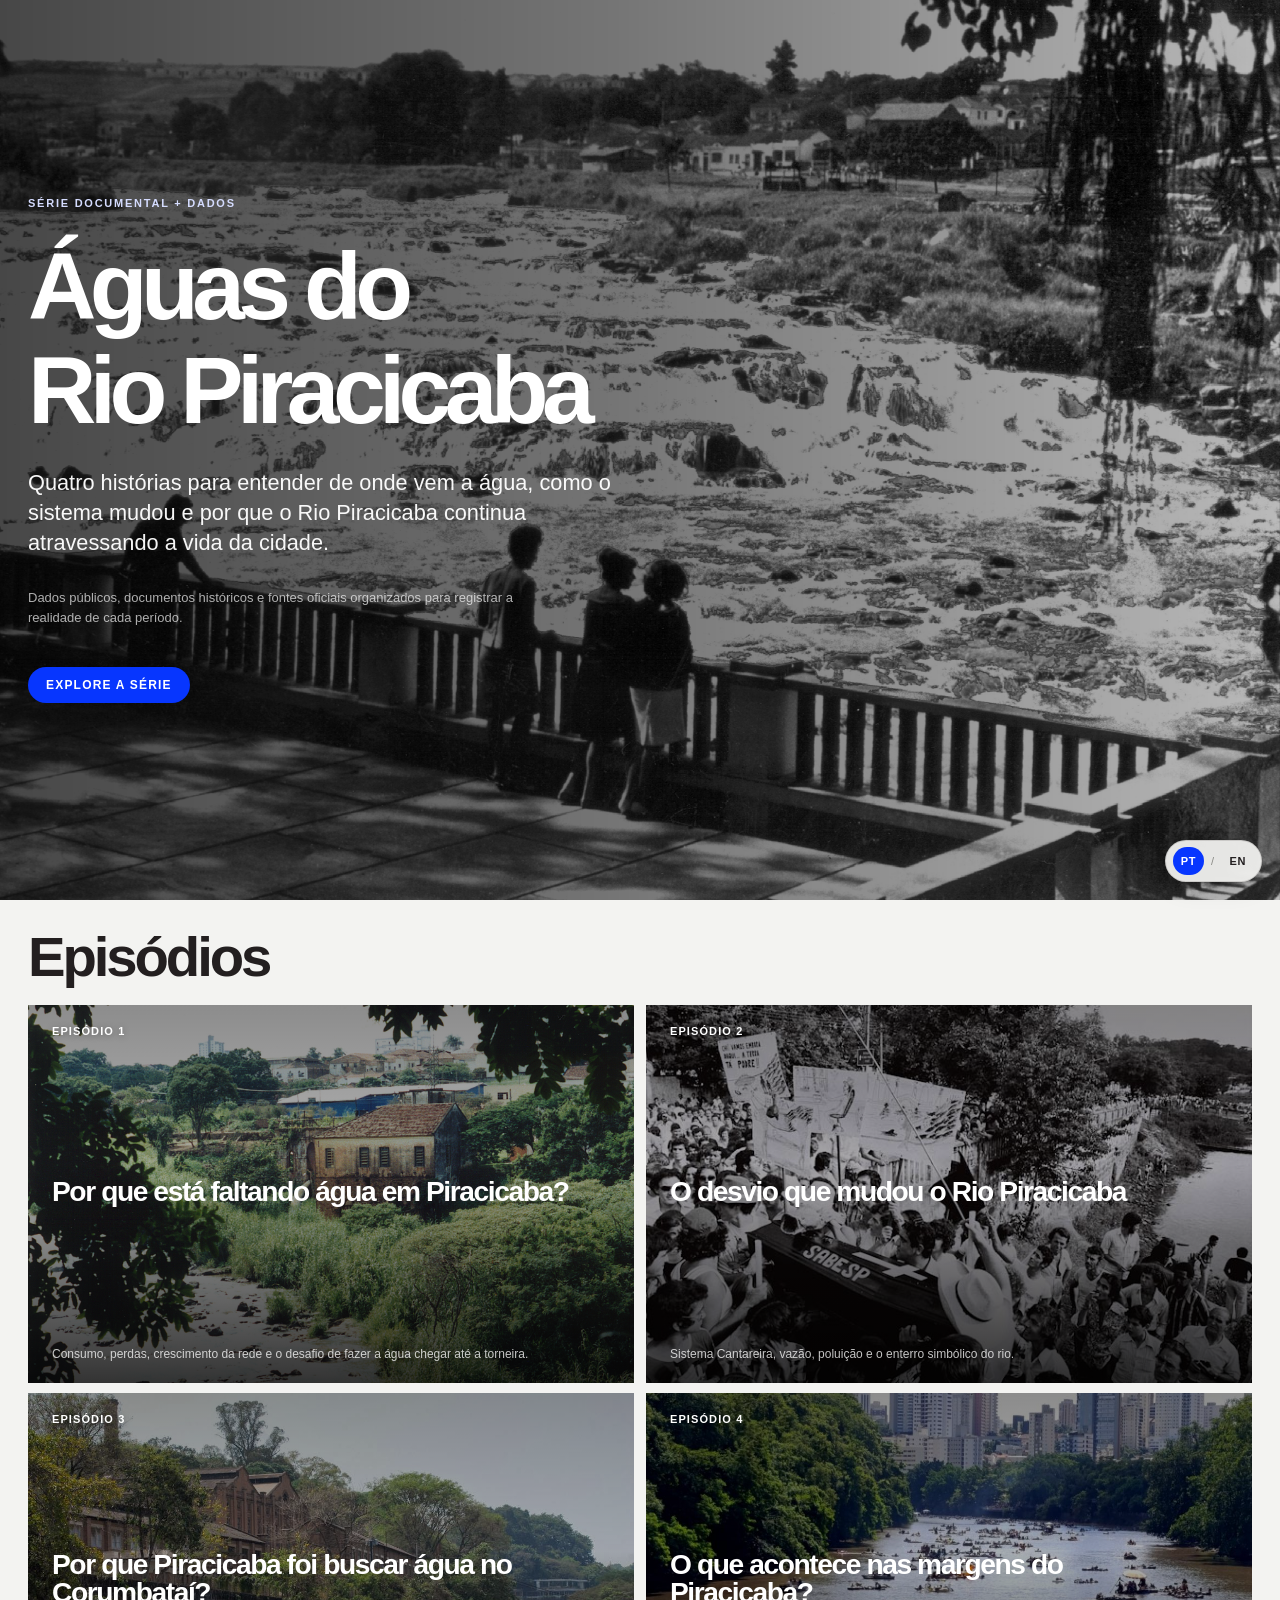
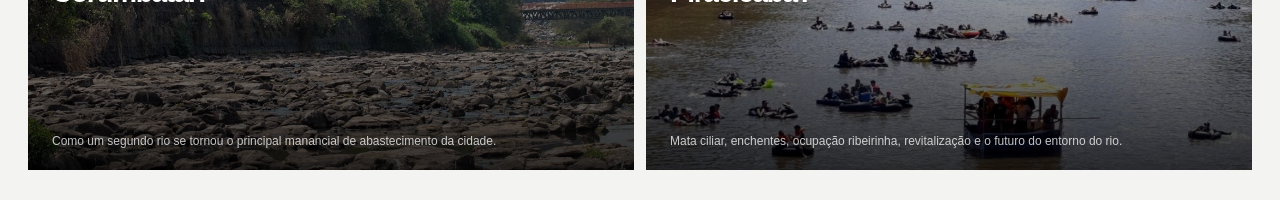
==== index.html @ a1570c5d "Move seletor de idioma e preserva posição ao alternar PT EN" ====
<!doctype html>
<html lang="pt-BR">
<head>
  <meta charset="utf-8" />
  <meta name="viewport" content="width=device-width,initial-scale=1" />
  <meta name="description" content="Águas do Rio Piracicaba — uma série de histórias em dados sobre abastecimento, rios e infraestrutura." />
  <meta name="theme-color" content="#151515" />
  <title>Águas do Rio Piracicaba</title>
  <link rel="icon" href="data:image/svg+xml,%3Csvg xmlns=%22http://www.w3.org/2000/svg%22 viewBox=%220 0 100 100%22%3E%3Ctext y=%22.9em%22 font-size=%2290%22%3E%F0%9F%92%A7%3C/text%3E%3C/svg%3E" />  <link rel="stylesheet" href="assets/site/css/series.css?v=20261002-language-header" />
<style>
.explore-series{
  display:inline-flex!important;
  align-items:center;
  gap:10px;
  width:max-content;
  margin-top:10px;
  padding:12px 18px;
  border:0;
  border-radius:999px;
  background:#0736FE!important;
  color:#fff!important;
  text-decoration:none!important;
  font:600 12px/1 Helvetica,Arial,sans-serif;
  letter-spacing:.10em;
  text-transform:uppercase;
  position:relative;
  z-index:4;
}
.explore-series span{color:#fff!important;font-size:16px;line-height:1}
.explore-series:hover{opacity:.9;transform:translateY(-1px)}
</style>

  <link rel="stylesheet" href="assets/site/css/page-transition.css?v=20261002-return-composited" />


<style>
/* Evita o hero piscar antes de o retorno ser posicionado em Episódios. */
html.home-episodes-return body.series-home{
  visibility:hidden!important;
}
@media(max-width:850px){
  html.mobile-home-reset body.series-home{
    visibility:hidden!important;
  }
}
</style>
<script>
(() => {
  try{
    if(window.self !== window.top) return;

    const params=new URLSearchParams(location.search);
    const returning=params.get("adrReturn")==="episodes";
    const mobile=window.matchMedia("(max-width:850px)").matches;

    if("scrollRestoration" in history){
      history.scrollRestoration="manual";
    }

    if(returning){
      document.documentElement.classList.add("home-episodes-return");
    }else if(mobile){
      document.documentElement.classList.add("mobile-home-reset");
      if(location.hash){
        history.replaceState(null,"",location.pathname+location.search);
      }
    }
  }catch(_){}
})();
</script>
  <link rel="alternate" hreflang="pt-BR" href="index.html" />
  <link rel="alternate" hreflang="en" href="index-en.html" />
  <script src="assets/site/js/language-switch.js?v=20261002-state"></script>
</head>
<body class="series-home">
  <main>
    <section class="home-hero" aria-labelledby="project-title">
      <img class="home-hero-image" src="assets/site/home/hero-rio-piracicaba.jpg" alt="" />
      <div class="home-hero-overlay" aria-hidden="true"></div>

      <div class="home-hero-content">
        <p class="home-kicker">Série documental + dados</p>

        <h1 id="project-title">
          <span>Águas do</span>
          <span class="title-line">Rio Piracicaba</span>
        </h1>

        <p class="home-lead">Quatro histórias para entender de onde vem a água, como o sistema mudou e por que o Rio Piracicaba continua atravessando a vida da cidade.</p>

        <p class="home-support">Dados públicos, documentos históricos e fontes oficiais organizados para registrar a realidade de cada período.</p>

        <a class="explore-series" href="#episodios">Explore a série </a>
      </div>
    </section>

    <section class="episodes-section" id="episodios" aria-labelledby="episodes-title">
      <div class="episodes-shell">
        <div class="episodes-heading">          <h2 id="episodes-title">Episódios</h2>
        </div>

        <nav class="home-episodes" aria-label="Episódios da série">
          <a class="home-episode has-image" href="episodio-1.html">
            <img class="home-episode-image" src="assets/site/cards/ep01-falta-de-agua.jpg" alt="" />
            <div class="home-episode-meta"><span>Episódio 1</span></div>
            <h3>Por que está faltando água em Piracicaba?</h3>
            <p>Consumo, perdas, crescimento da rede e o desafio de fazer a água chegar até a torneira.</p>
          </a>

          <a class="home-episode has-image" href="episodio-2.html">
            <img class="home-episode-image" src="assets/site/cards/ep02-enterro-rio-piracicaba.jpg" alt="" />
            <div class="home-episode-meta"><span>Episódio 2</span></div>
            <h3>O desvio que mudou o Rio Piracicaba</h3>
            <p>Sistema Cantareira, vazão, poluição e o enterro simbólico do rio.</p>
          </a>

          <a class="home-episode has-image" href="episodio-3.html">
            <img class="home-episode-image" src="assets/site/cards/ep03-corumbatai-rio-seco.jpg" alt="" />
            <div class="home-episode-meta"><span>Episódio 3</span></div>
            <h3>Por que Piracicaba foi buscar água no Corumbataí?</h3>
            <p>Como um segundo rio se tornou o principal manancial de abastecimento da cidade.</p>
          </a>

          <a class="home-episode has-image" href="episodio-4.html">
            <img class="home-episode-image" src="assets/site/cards/ep04-passeio-boia-rio-piracicaba.jpg" alt="" />
            <div class="home-episode-meta"><span>Episódio 4</span></div>
            <h3>O que acontece nas margens do Piracicaba?</h3>
            <p>Mata ciliar, enchentes, ocupação ribeirinha, revitalização e o futuro do entorno do rio.</p>
          </a>
        </nav>
      </div>
    </section>
  </main>
  <script src="assets/site/js/home.js?v=20260929-0812" defer></script>
  <script src="assets/site/js/page-transition.js?v=20261002-bilingual2"></script>
  <nav class="language-switch" aria-label="Idioma"><strong>PT</strong><span aria-hidden="true">/</span><a href="index-en.html" data-language-link>EN</a></nav>
</body>
</html>
---- assets/site/css/series.css ----
:root{
  --bg:#f3f3f1;--ink:#171717;--muted:#696a66;--line:#d6d6d0;--blue:#0736fe;--dark:#231f20;--shell:min(1220px,calc(100vw - 48px));
}
*{box-sizing:border-box}
html{scroll-behavior:smooth}
body{margin:0;background:var(--bg);color:var(--ink);font-family:Helvetica,Arial,sans-serif}
a{color:inherit}
.series-shell{width:var(--shell);margin:0 auto}
.series-header{height:68px;display:flex;align-items:center;justify-content:space-between;border-bottom:1px solid var(--line);position:sticky;top:0;background:rgba(243,243,241,.92);backdrop-filter:blur(18px);z-index:10}
.series-header a{text-decoration:none;font-size:14px}
.series-header .series-name{font-weight:700}
.series-header .series-meta{color:var(--muted)}
.kicker{text-transform:uppercase;letter-spacing:.14em;font-size:12px;font-weight:700;color:var(--blue);margin:0 0 22px}

/* Home */
.series-home{min-height:100vh;background:#151515;color:#fff;overflow-x:hidden}
.home-cover{position:relative;min-height:100vh;overflow:hidden;isolation:isolate}
.home-cover-photo{position:absolute;inset:0;z-index:-3}
.home-cover-photo img{display:block;width:100%;height:100%;min-height:100vh;object-fit:cover;object-position:center center}
.home-cover-overlay{position:absolute;inset:0;z-index:-2;background:linear-gradient(90deg,rgba(0,0,0,.72) 0%,rgba(0,0,0,.58) 44%,rgba(0,0,0,.62) 100%)}
.home-cover::after{content:"";position:absolute;inset:0;z-index:-1;background:linear-gradient(180deg,rgba(0,0,0,.18) 0%,rgba(0,0,0,.05) 42%,rgba(0,0,0,.32) 100%);pointer-events:none}
.home-header{position:absolute;top:0;left:0;right:0;height:72px;padding:0 max(28px,calc((100vw - 1320px)/2));display:flex;align-items:center;justify-content:space-between;z-index:4;border-bottom:1px solid rgba(255,255,255,.2);color:rgba(255,255,255,.8)}
.home-header a{font-size:14px;font-weight:700;text-decoration:none;color:#fff}
.home-header span{font-size:13px}
.home-layout{width:min(1320px,calc(100vw - 56px));min-height:100vh;margin:0 auto;padding:42px 0;display:grid;grid-template-columns:minmax(0,.92fr) minmax(520px,1.08fr);gap:clamp(48px,7vw,110px);align-items:center}
.home-project{align-self:center;display:flex;flex-direction:column;justify-content:center;gap:38px;padding:0}
.home-kicker{margin:0;text-transform:uppercase;letter-spacing:.16em;font-size:11px;font-weight:700;color:#cfd7ff}
.home-project h1{margin:0;max-width:680px;font-size:clamp(64px,8.6vw,132px);line-height:1;letter-spacing:-.075em;font-weight:700}
.home-description{max-width:570px;padding-top:0}
.home-description p{margin:0;font-size:clamp(19px,1.55vw,23px);line-height:1.38;color:rgba(255,255,255,.94);font-weight:500}
.home-description p:last-child{font-size:14px;color:rgba(255,255,255,.62);max-width:500px}
.home-episodes{display:grid;grid-template-columns:1fr 1fr;gap:12px;align-self:center}
.home-episode{position:relative;min-height:260px;padding:22px;display:grid;grid-template-rows:auto 1fr auto;text-decoration:none;color:#fff;border:1px solid rgba(255,255,255,.3);background:rgba(0,0,0,.18);backdrop-filter:blur(8px);transition:background .22s ease,border-color .22s ease,transform .22s ease}
.home-episode:hover{background:rgba(7,54,254,.86);border-color:rgba(255,255,255,.58);transform:translateY(-3px)}
.home-episode-meta{display:flex;justify-content:flex-start;align-items:center;font-size:11px;letter-spacing:.1em;text-transform:uppercase;color:rgba(255,255,255,.72)}
.home-episode h2{align-self:center;margin:0;padding:18px 0;max-width:470px;font-size:clamp(25px,2.15vw,36px);line-height:.98;letter-spacing:-.05em}
.home-episode p{margin:0;padding-right:28px;font-size:12px;line-height:1.42;color:rgba(255,255,255,.68)}

/* Episode shells */
.episode-page{min-height:100vh}
.episode-nav{height:68px;display:flex;align-items:center;justify-content:space-between;border-bottom:1px solid var(--line)}
.episode-nav a{text-decoration:none;font-size:14px}
.episode-cover{padding:100px 0 80px}
.episode-cover .episode-index{display:flex;justify-content:space-between;margin-bottom:45px;color:var(--muted);font-size:13px}
.episode-cover h1{font-size:clamp(58px,9vw,125px);line-height:.88;letter-spacing:-.07em;margin:0;max-width:1100px}
.episode-cover .lead{font-size:clamp(21px,2.3vw,31px);line-height:1.3;max-width:820px;margin:48px 0 0}
.episode-outline{background:var(--dark);color:#fff;padding:90px 0}
.episode-outline h2{font-size:clamp(40px,5vw,70px);letter-spacing:-.05em;line-height:1;margin:0 0 55px}
.outline-grid{display:grid;grid-template-columns:repeat(2,1fr);gap:1px;background:#4a4748;border:1px solid #4a4748}
.outline-grid article{background:var(--dark);padding:28px;min-height:190px}
.outline-grid span{font-size:12px;color:#999}
.outline-grid h3{font-size:29px;letter-spacing:-.035em;margin:35px 0 8px}
.outline-grid p{color:#aaa;line-height:1.5;margin:0}
.episode-placeholder{padding:100px 0}
.episode-placeholder .box{border-top:1px solid var(--line);padding-top:26px;display:grid;grid-template-columns:1fr 1fr;gap:55px}
.episode-placeholder h2{font-size:clamp(38px,5vw,65px);letter-spacing:-.05em;margin:0}
.episode-placeholder p{color:var(--muted);font-size:18px;line-height:1.55;margin:0}
.next-episode{display:flex;justify-content:space-between;align-items:end;text-decoration:none;border-top:1px solid var(--line);padding:28px 0 70px}
.next-episode small{display:block;color:var(--muted);margin-bottom:8px}
.next-episode strong{font-size:30px;letter-spacing:-.04em}
.next-episode b{font-size:42px;font-weight:400}


@media(max-width:900px){
  :root{--shell:calc(100vw - 28px)}
  .home-header{padding:0 20px}
  .home-header span{display:none}
  .home-layout{width:calc(100vw - 32px);padding:38px 0;grid-template-columns:1fr;gap:34px;align-items:center}
  .home-project{min-height:auto;gap:34px;padding:0}
  .home-project h1{font-size:clamp(58px,16vw,94px)}
  .home-description{max-width:680px}
  .home-episodes{grid-template-columns:1fr 1fr;gap:8px}
  .home-episode{min-height:225px}
  .outline-grid{grid-template-columns:1fr}
  .episode-cover{padding:70px 0 60px}
  .episode-cover h1{font-size:15vw}
  .series-footer{flex-direction:column;gap:7px}
}
@media(max-width:600px){
  .home-cover{min-height:auto}
  .home-cover-photo img{min-height:100%;object-position:center center}
  .home-layout{min-height:auto;padding:32px 0}
  .home-episodes{grid-template-columns:1fr}
  .home-episode{min-height:190px}
  .home-project h1{font-size:17vw}
  .home-description p{font-size:17px}
  .home-episode h2{font-size:29px}
}
@media(prefers-reduced-motion:reduce){*{transition:none!important}}


.home-project{align-self:center;display:grid;grid-template-rows:auto auto auto auto;gap:32px;padding:0}
.home-project h1{margin:0;max-width:none;font-size:clamp(58px,6.15vw,108px);line-height:1;letter-spacing:-.07em;font-weight:700}
.home-project h1 span{display:block}
.home-project .title-line{white-space:nowrap;margin-top:.10em}
.home-lead{margin:0;max-width:570px;font-size:clamp(19px,1.55vw,23px);line-height:1.38;color:rgba(255,255,255,.94);font-weight:500}
.home-support{margin:0;max-width:500px;font-size:13px;line-height:1.5;color:rgba(255,255,255,.62);font-weight:400}
@media(max-width:900px){
  .home-project{gap:28px}
  .home-project h1{font-size:clamp(54px,13vw,88px)}
  .home-project .title-line{white-space:nowrap;margin-top:.10em}
}
@media(max-width:600px){
  .home-project{gap:24px}
  .home-project h1{font-size:16vw}
  .home-lead{font-size:17px}
}


@media(max-width:600px){
  .home-layout{width:calc(100vw - 32px)}
  .home-project{gap:22px}
  .home-kicker{font-size:10.5px}
  .home-project h1{font-size:12.2vw;line-height:1.03;letter-spacing:-.055em}
  .home-project .title-line{white-space:nowrap;margin-top:.12em}
  .home-lead{font-size:16px;line-height:1.42}
  .home-support{font-size:12.5px;line-height:1.5}
  .home-episode{padding:18px;min-height:185px}
  .home-episode-meta{font-size:10px}
  .home-episode h2{font-size:25px;line-height:1.03;padding:14px 0}
  .home-episode p{font-size:11.5px;line-height:1.4;padding-right:0}
}


/* Home sem imagem de fundo + imagens editoriais nos cards */
.home-cover{background:#151515}
.home-cover-photo,.home-cover-overlay{display:none}
.home-cover:after{display:none}
.home-episode{overflow:hidden;isolation:isolate}
.home-episode-image{position:absolute;inset:0;width:100%;height:100%;object-fit:cover;z-index:-2;transition:transform .35s ease}
.home-episode.has-image{background:#111}
.home-episode.has-image:after{content:"";position:absolute;inset:0;z-index:-1;background:linear-gradient(180deg,rgba(0,0,0,.48) 0%,rgba(0,0,0,.32) 42%,rgba(0,0,0,.78) 100%);pointer-events:none}
.home-episode.has-image:hover{background:#111;border-color:rgba(255,255,255,.58)}
.home-episode.has-image:hover .home-episode-image{transform:scale(1.025)}
.home-episode.has-image .home-episode-meta,
.home-episode.has-image h2,
.home-episode.has-image p{position:relative;z-index:1}
@media(max-width:600px){
  .home-episode-image{object-position:center center}
}


/* Home 2026-09-28: hero + episódios abaixo */
.series-home{margin:0;background:#151515;color:#fff;overflow-x:hidden}
.home-hero{position:relative;min-height:100svh;display:flex;align-items:center;overflow:hidden;isolation:isolate}
.home-hero-image{position:absolute;inset:0;width:100%;height:100%;object-fit:cover;object-position:center center;z-index:-2}
.home-hero-overlay{position:absolute;inset:0;z-index:-1;background:linear-gradient(90deg,rgba(0,0,0,.72) 0%,rgba(0,0,0,.54) 48%,rgba(0,0,0,.27) 100%)}
.home-hero-content{width:min(1320px,calc(100vw - 56px));margin:0 auto;padding:64px 0;display:grid;gap:30px}
.home-kicker{margin:0;text-transform:uppercase;letter-spacing:.16em;font-size:11px;font-weight:700;color:#d5dcff}
.home-hero h1{margin:0;max-width:850px;font-size:clamp(68px,7.4vw,118px);line-height:1;letter-spacing:-.07em;font-weight:700}
.home-hero h1 span{display:block}
.home-hero .title-line{white-space:nowrap;margin-top:.1em}
.home-lead{margin:0;max-width:620px;font-size:clamp(20px,1.7vw,25px);line-height:1.38;font-weight:500;color:rgba(255,255,255,.96)}
.home-support{margin:0;max-width:520px;font-size:13px;line-height:1.5;color:rgba(255,255,255,.68)}

.episodes-section{background:#151515;padding:86px 0 96px}
.episodes-shell{width:min(1320px,calc(100vw - 56px));margin:0 auto}
.episodes-heading{display:flex;align-items:end;justify-content:space-between;gap:32px;margin-bottom:34px}
.episodes-kicker{margin:0 0 8px;text-transform:uppercase;letter-spacing:.15em;font-size:11px;font-weight:700;color:rgba(255,255,255,.58)}
.episodes-heading h2{margin:0;font-size:clamp(44px,5vw,72px);line-height:.95;letter-spacing:-.055em}

.home-episodes{display:grid;grid-template-columns:repeat(2,minmax(0,1fr));gap:12px}
.home-episode{position:relative;min-height:330px;padding:24px;display:grid;grid-template-rows:auto 1fr auto;text-decoration:none;color:#fff;border:1px solid rgba(255,255,255,.22);background:#222;overflow:hidden;isolation:isolate;transition:transform .22s ease,border-color .22s ease,background .22s ease}
.home-episode:hover{transform:translateY(-3px);border-color:rgba(255,255,255,.55);background:#0736fe}
.home-episode-image{position:absolute;inset:0;width:100%;height:100%;object-fit:cover;z-index:-2;transition:transform .35s ease}
.home-episode.has-image{background:#111}
.home-episode.has-image:after{content:"";position:absolute;inset:0;z-index:-1;background:linear-gradient(180deg,rgba(0,0,0,.45) 0%,rgba(0,0,0,.30) 42%,rgba(0,0,0,.80) 100%);pointer-events:none}
.home-episode.has-image:hover{background:#111}
.home-episode.has-image:hover .home-episode-image{transform:scale(1.025)}
.home-episode-meta{font-size:11px;letter-spacing:.1em;text-transform:uppercase;color:rgba(255,255,255,.72)}
.home-episode h3{align-self:center;margin:0;padding:22px 0;max-width:540px;font-size:clamp(30px,2.6vw,43px);line-height:1;letter-spacing:-.05em}
.home-episode p{margin:0;max-width:520px;font-size:13px;line-height:1.45;color:rgba(255,255,255,.70)}

@media(max-width:900px){
  .home-hero-content,.episodes-shell{width:calc(100vw - 32px)}
  .home-hero-content{padding:48px 0;gap:26px}
  .home-hero h1{font-size:clamp(56px,12vw,92px)}
  .episodes-section{padding:64px 0 72px}
  .home-episode{min-height:280px}
}
@media(max-width:600px){
  .home-hero{min-height:100svh}
  .home-hero-image{object-position:center center}
  .home-hero-overlay{background:linear-gradient(180deg,rgba(0,0,0,.48) 0%,rgba(0,0,0,.62) 58%,rgba(0,0,0,.76) 100%)}
  .home-hero-content{width:calc(100vw - 32px);gap:22px;padding:40px 0}
  .home-kicker{font-size:10px}
  .home-hero h1{font-size:12.6vw;line-height:1.04;letter-spacing:-.055em}
  .home-hero .title-line{white-space:nowrap;margin-top:.12em}
  .home-lead{font-size:16px;line-height:1.42}
  .home-support{font-size:12.5px}
  .episodes-shell{width:calc(100vw - 32px)}
  .episodes-heading{margin-bottom:24px}
  .episodes-heading h2{font-size:44px}
  .home-episodes{grid-template-columns:1fr;gap:10px}
  .home-episode{min-height:230px;padding:18px}
  .home-episode-meta{font-size:10px}
  .home-episode h3{font-size:26px;line-height:1.03;padding:16px 0}
  .home-episode p{font-size:11.5px;line-height:1.42}
}


/* Hero fixo: a seção de episódios sobe sobre a imagem */
.home-hero{position:relative;z-index:0;isolation:auto}
.home-hero-image{
  position:fixed;
  inset:0;
  width:100vw;
  height:100svh;
  object-fit:cover;
  object-position:center center;
  z-index:0;
  pointer-events:none;
}
.home-hero-overlay{
  position:fixed;
  inset:0;
  z-index:1;
  pointer-events:none;
  background:linear-gradient(90deg,rgba(0,0,0,.72) 0%,rgba(0,0,0,.54) 48%,rgba(0,0,0,.27) 100%);
}
.home-hero-content{position:relative;z-index:2}
.episodes-section{position:relative;z-index:3;background:#151515}
.explore-series{
  width:max-content;
  display:inline-flex;
  align-items:center;
  gap:10px;
  margin-top:8px;
  color:#fff;
  background:#0736FE;
  text-decoration:none;
  font-size:12px;
  font-weight:600;
  letter-spacing:.12em;
  text-transform:uppercase;
  border:0;
  border-radius:999px;
  padding:11px 16px;
  transition:transform .2s ease,opacity .2s ease;
}
.explore-series:hover{
  opacity:.9;
  transform:translateY(-1px);
}
.explore-series span{
  font-size:16px;
  line-height:1;
}
#episodios{scroll-margin-top:0}

@media(max-width:600px){
  .home-hero-image{height:100svh;object-position:center center}
  .home-hero-overlay{
    background:linear-gradient(180deg,rgba(0,0,0,.48) 0%,rgba(0,0,0,.62) 58%,rgba(0,0,0,.76) 100%);
  }
  .explore-series{font-size:11px;margin-top:4px}
}


/* Fit desktop episode grid within one viewport */
@media(min-width:901px){
  .episodes-section{
    min-height:100svh;
    padding:30px 0;
    display:flex;
    align-items:stretch;
  }
  .episodes-shell{
    min-height:calc(100svh - 60px);
    display:grid;
    grid-template-rows:auto minmax(0,1fr);
    gap:22px;
  }
  .episodes-heading{
    margin-bottom:0;
    align-items:end;
  }
  .episodes-heading h2{
    font-size:clamp(52px,4.4vw,68px);
  }
  .home-episodes{
    min-height:0;
    height:100%;
    grid-template-rows:repeat(2,minmax(0,1fr));
    gap:10px 12px;
  }
  .home-episode{
    min-height:0;
    height:100%;
    padding:20px 24px;
  }
  .home-episode h3{
    font-size:clamp(27px,2.2vw,38px);
    padding:14px 0;
  }
  .home-episode p{
    font-size:12px;
    line-height:1.4;
  }
}


/* Light portfolio palette for episode section */
.episodes-section{
  background:#F3F3F1;
  color:#231F20;
}
.episodes-kicker{
  color:rgba(35,31,32,.55);
}
.episodes-heading h2{
  color:#231F20;
}
.home-episode{
  color:#231F20;
  border-color:rgba(35,31,32,.20);
  background:#E9E9E5;
}
.home-episode .home-episode-meta{
  color:rgba(35,31,32,.58);
}
.home-episode p{
  color:rgba(35,31,32,.66);
}
.home-episode:hover{
  color:#fff;
  background:#0736FE;
  border-color:#0736FE;
}
.home-episode:hover .home-episode-meta,
.home-episode:hover p{
  color:rgba(255,255,255,.82);
}
.home-episode.has-image{
  color:#fff;
  background:#111;
  border-color:rgba(35,31,32,.22);
}
.home-episode.has-image .home-episode-meta{
  color:#fff;
  font-weight:700;
  text-shadow:0 1px 6px rgba(0,0,0,.35);
}
.home-episode.has-image p{
  color:rgba(255,255,255,.76);
}

/* Episode heading alignment */
.episodes-heading{
  justify-content:flex-start;
  text-align:left;
}

/* Remove episode card borders */
.home-episode,
.home-episode.has-image,
.home-episode:hover,
.home-episode.has-image:hover{
  border:none!important;
  outline:none!important;
}

/* Episode 2 — hero aligned with Episode 1 */
.episode-page.episode-2 .episode-cover{
  position:relative;
  width:100%;
  max-width:none;
  margin:0;
  height:calc(100svh - 68px);
  min-height:calc(100svh - 68px);
  max-height:calc(100svh - 68px);
  padding:48px max(20px,calc((100vw - 1220px)/2)) 34px;
  display:flex;
  flex-direction:column;
  justify-content:center;
  color:#fff;
  background:
    linear-gradient(90deg,rgba(0,0,0,.72) 0%,rgba(0,0,0,.52) 52%,rgba(0,0,0,.30) 100%),
    url("../episodes/episodio-2/hero/peixes-mortos-rio-piracicaba.jpg") center center/cover no-repeat;
}
.episode-page.episode-2 .episode-cover h1{
  max-width:900px;
  margin:0 0 30px;
  font-size:clamp(68px,7.4vw,118px);
  line-height:1;
  letter-spacing:-.05em;
}
.episode-page.episode-2 .episode-cover .lead{
  max-width:620px;
  margin:0;
  font-size:clamp(20px,1.7vw,25px);
  line-height:1.42;
  letter-spacing:-.015em;
  color:rgba(255,255,255,.95);
}
.episode-page.episode-2 .episode-scroll-cue{
  width:max-content;
  margin-top:28px;
  padding:12px 18px;
  display:inline-flex;
  align-items:center;
  gap:10px;
  justify-content:flex-start;
  border:0;
  border-radius:999px;
  background:#0736FE;
  color:#fff;
  font-size:12px;
  font-weight:700;
  line-height:1;
  letter-spacing:.10em;
  text-decoration:none;
  transition:transform .2s ease,opacity .2s ease;
}
.episode-page.episode-2 .episode-scroll-cue:hover{
  opacity:.9;
  transform:translateY(-1px);
}
.episode-page.episode-2 .episode-scroll-cue b{
  font-size:16px;
  line-height:1;
}
.episode-page.episode-2 #estrutura{
  scroll-margin-top:68px;
}
@media(max-width:900px){
  .episode-page.episode-2 .episode-cover{
    height:calc(100svh - 68px);
    min-height:calc(100svh - 68px);
    max-height:none;
    padding:34px 14px 28px;
    background:
      linear-gradient(180deg,rgba(0,0,0,.48) 0%,rgba(0,0,0,.64) 58%,rgba(0,0,0,.78) 100%),
      url("../episodes/episodio-2/hero/peixes-mortos-rio-piracicaba.jpg") center center/cover no-repeat;
  }
  .episode-page.episode-2 .episode-cover h1{
    max-width:760px;
    margin-bottom:24px;
    font-size:clamp(54px,13vw,88px);
    line-height:1.02;
    letter-spacing:-.045em;
  }
  .episode-page.episode-2 .episode-cover .lead{
    max-width:650px;
    font-size:17px;
    line-height:1.42;
  }
  .episode-page.episode-2 .episode-scroll-cue{
    margin-top:24px;
  }
}
@media(max-width:520px){
  .episode-page.episode-2 .episode-cover{
    min-height:calc(100svh - 68px);
    height:auto;
  }
  .episode-page.episode-2 .episode-cover h1{
    font-size:12.6vw;
    line-height:1.04;
    letter-spacing:-.04em;
  }
  .episode-page.episode-2 .episode-cover .lead{
    font-size:16px;
  }
}


/* Episode 3 — hero aligned with Episode 2 */
.episode-page.episode-3 .episode-cover{
  position:relative;
  width:100%;
  max-width:none;
  margin:0;
  height:calc(100svh - 68px);
  min-height:calc(100svh - 68px);
  max-height:calc(100svh - 68px);
  padding:48px max(20px,calc((100vw - 1220px)/2)) 34px;
  display:flex;
  flex-direction:column;
  justify-content:center;
  color:#fff;
  background:#151515;
}
.episode-page.episode-3 .episode-cover h1{
  max-width:900px;
  margin:0 0 30px;
  font-size:clamp(68px,7.4vw,118px);
  line-height:1;
  letter-spacing:-.05em;
}
.episode-page.episode-3 .episode-cover .lead{
  max-width:620px;
  margin:0;
  font-size:clamp(20px,1.7vw,25px);
  line-height:1.42;
  letter-spacing:-.015em;
  color:rgba(255,255,255,.95);
}
.episode-page.episode-3 .episode-scroll-cue{
  width:max-content;
  margin-top:28px;
  padding:12px 18px;
  display:inline-flex;
  align-items:center;
  gap:10px;
  justify-content:flex-start;
  border:0;
  border-radius:999px;
  background:#0736FE;
  color:#fff;
  font-size:12px;
  font-weight:700;
  line-height:1;
  letter-spacing:.10em;
  text-decoration:none;
  transition:transform .2s ease,opacity .2s ease;
}
.episode-page.episode-3 .episode-scroll-cue:hover{
  opacity:.9;
  transform:translateY(-1px);
}
.episode-page.episode-3 .episode-scroll-cue b{
  font-size:16px;
  line-height:1;
}
.episode-page.episode-3 #estrutura{
  scroll-margin-top:68px;
}
@media(max-width:900px){
  .episode-page.episode-3 .episode-cover{
    height:calc(100svh - 68px);
    min-height:calc(100svh - 68px);
    max-height:none;
    padding:34px 14px 28px;
    background:#151515;
  }
  .episode-page.episode-3 .episode-cover h1{
    max-width:760px;
    margin-bottom:24px;
    font-size:clamp(54px,13vw,88px);
    line-height:1.02;
    letter-spacing:-.045em;
  }
  .episode-page.episode-3 .episode-cover .lead{
    max-width:650px;
    font-size:17px;
    line-height:1.42;
  }
  .episode-page.episode-3 .episode-scroll-cue{
    margin-top:24px;
  }
}
@media(max-width:520px){
  .episode-page.episode-3 .episode-cover{
    min-height:calc(100svh - 68px);
    height:auto;
  }
  .episode-page.episode-3 .episode-cover h1{
    font-size:12.6vw;
    line-height:1.04;
    letter-spacing:-.04em;
  }
  .episode-page.episode-3 .episode-cover .lead{
    font-size:16px;
  }
}


/* Episode 4 — hero aligned with previous episodes */
.episode-page.episode-4 .episode-cover{
  position:relative;
  width:100%;
  max-width:none;
  margin:0;
  height:calc(100svh - 68px);
  min-height:calc(100svh - 68px);
  max-height:calc(100svh - 68px);
  padding:48px max(20px,calc((100vw - 1220px)/2)) 34px;
  display:flex;
  flex-direction:column;
  justify-content:center;
  color:#fff;
  background:#151515;
}
.episode-page.episode-4 .episode-cover h1{
  max-width:900px;
  margin:0 0 30px;
  font-size:clamp(68px,7.4vw,118px);
  line-height:1;
  letter-spacing:-.05em;
}
.episode-page.episode-4 .episode-cover .lead{
  max-width:620px;
  margin:0;
  font-size:clamp(20px,1.7vw,25px);
  line-height:1.42;
  letter-spacing:-.015em;
  color:rgba(255,255,255,.95);
}
.episode-page.episode-4 .episode-scroll-cue{
  width:max-content;
  margin-top:28px;
  padding:12px 18px;
  display:inline-flex;
  align-items:center;
  gap:10px;
  justify-content:flex-start;
  border:0;
  border-radius:999px;
  background:#0736FE;
  color:#fff;
  font-size:12px;
  font-weight:700;
  line-height:1;
  letter-spacing:.10em;
  text-decoration:none;
  transition:transform .2s ease,opacity .2s ease;
}
.episode-page.episode-4 .episode-scroll-cue:hover{
  opacity:.9;
  transform:translateY(-1px);
}
.episode-page.episode-4 .episode-scroll-cue b{
  font-size:16px;
  line-height:1;
}
.episode-page.episode-4 #estrutura{
  scroll-margin-top:68px;
}
@media(max-width:900px){
  .episode-page.episode-4 .episode-cover{
    height:calc(100svh - 68px);
    min-height:calc(100svh - 68px);
    max-height:none;
    padding:34px 14px 28px;
    background:#151515;
  }
  .episode-page.episode-4 .episode-cover h1{
    max-width:760px;
    margin-bottom:24px;
    font-size:clamp(54px,13vw,88px);
    line-height:1.02;
    letter-spacing:-.045em;
  }
  .episode-page.episode-4 .episode-cover .lead{
    max-width:650px;
    font-size:17px;
    line-height:1.42;
  }
  .episode-page.episode-4 .episode-scroll-cue{
    margin-top:24px;
  }
}
@media(max-width:520px){
  .episode-page.episode-4 .episode-cover{
    min-height:calc(100svh - 68px);
    height:auto;
  }
  .episode-page.episode-4 .episode-cover h1{
    font-size:12.6vw;
    line-height:1.04;
    letter-spacing:-.04em;
  }
  .episode-page.episode-4 .episode-cover .lead{
    font-size:16px;
  }
}


/* Episode 3/4 — preload real hero image before route animation */
.episode-page.episode-3 .episode-cover,
.episode-page.episode-4 .episode-cover{
  overflow:hidden;
  isolation:isolate;
  background:#151515;
}
.episode-page.episode-3 .episode-cover-image,
.episode-page.episode-4 .episode-cover-image{
  position:absolute;
  inset:0;
  width:100%;
  height:100%;
  object-fit:cover;
  object-position:center center;
  z-index:0;
  pointer-events:none;
}
.episode-page.episode-3 .episode-cover::before,
.episode-page.episode-4 .episode-cover::before{
  content:"";
  position:absolute;
  inset:0;
  z-index:1;
  pointer-events:none;
  background:linear-gradient(90deg,rgba(0,0,0,.72) 0%,rgba(0,0,0,.52) 52%,rgba(0,0,0,.30) 100%);
}
.episode-page.episode-3 .episode-cover > :not(.episode-cover-image),
.episode-page.episode-4 .episode-cover > :not(.episode-cover-image){
  position:relative;
  z-index:2;
}
@media(max-width:900px){
  .episode-page.episode-3 .episode-cover::before,
  .episode-page.episode-4 .episode-cover::before{
    background:linear-gradient(180deg,rgba(0,0,0,.48) 0%,rgba(0,0,0,.64) 58%,rgba(0,0,0,.78) 100%);
  }
}


/* Episódios 2–4 — mesmo efeito de rolagem da home.
   O hero permanece como plano fixo enquanto a próxima seção sobe sobre ele. */
.episode-page.episode-2 .episode-cover,
.episode-page.episode-3 .episode-cover,
.episode-page.episode-4 .episode-cover{
  position:relative;
  z-index:0;
  isolation:auto;
  background:#151515!important;
}
.episode-page.episode-2 .episode-cover-image,
.episode-page.episode-3 .episode-cover-image,
.episode-page.episode-4 .episode-cover-image{
  position:fixed;
  inset:0;
  width:100vw;
  height:100svh;
  object-fit:cover;
  object-position:center center;
  z-index:0;
  pointer-events:none;
}
.episode-page.episode-2 .episode-cover::before,
.episode-page.episode-3 .episode-cover::before,
.episode-page.episode-4 .episode-cover::before{
  content:"";
  position:fixed;
  inset:0;
  z-index:1;
  pointer-events:none;
  background:linear-gradient(90deg,rgba(0,0,0,.72) 0%,rgba(0,0,0,.52) 52%,rgba(0,0,0,.30) 100%);
}
.episode-page.episode-2 .episode-cover > :not(.episode-cover-image),
.episode-page.episode-3 .episode-cover > :not(.episode-cover-image),
.episode-page.episode-4 .episode-cover > :not(.episode-cover-image){
  position:relative;
  z-index:2;
}
.episode-page main > section:not(.episode-cover){
  position:relative;
  z-index:3;
}
.episode-page .episode-placeholder{
  background:var(--bg);
  box-shadow:0 0 0 100vmax var(--bg);
  clip-path:inset(0 -100vmax);
}
.episode-page main > .series-shell:not(.episode-cover),
.episode-page .series-footer{
  position:relative;
  z-index:3;
  background:var(--bg);
  box-shadow:0 0 0 100vmax var(--bg);
  clip-path:inset(0 -100vmax);
}
@media(max-width:900px){
  .episode-page.episode-2 .episode-cover::before,
  .episode-page.episode-3 .episode-cover::before,
  .episode-page.episode-4 .episode-cover::before{
    background:linear-gradient(180deg,rgba(0,0,0,.48) 0%,rgba(0,0,0,.64) 58%,rgba(0,0,0,.78) 100%);
  }
}


/* 2026-09-29 — correções do hero fixo e cabeçalhos */
.episode-page.episode-2 .episode-cover,
.episode-page.episode-3 .episode-cover,
.episode-page.episode-4 .episode-cover{
  background:transparent!important;
}

/* O cabeçalho precisa ficar acima da imagem/overlay fixos do hero. */
.episode-page .episode-nav{
  position:sticky;
  top:0;
  z-index:40;
  width:100%;
  margin:0;
  padding:0 max(20px,calc((100vw - 1220px)/2));
  background:rgba(243,243,241,.92);
  backdrop-filter:blur(18px);
  -webkit-backdrop-filter:blur(18px);
}

/* As seções seguintes são as superfícies que sobem e cobrem o hero. */
.episode-page .episode-outline{
  position:relative;
  z-index:3;
  background:var(--dark);
}
@media(max-width:900px){
  .episode-page .episode-nav{
    padding-inline:14px;
  }
}


/* Cabeçalhos dos episódios — botão de retorno consistente e clicável */
.episode-nav .back-episodes{
  display:inline-flex;
  align-items:center;
  justify-content:center;
  gap:8px;
  min-height:40px;
  padding:9px 15px;
  border:1px solid rgba(35,31,32,.16);
  border-radius:999px;
  background:rgba(255,255,255,.58);
  color:#231F20;
  font-size:13px;
  font-weight:700;
  line-height:1;
  text-decoration:none;
  white-space:nowrap;
  -webkit-tap-highlight-color:transparent;
  transition:background .18s ease,border-color .18s ease,transform .18s ease;
}
.episode-nav .back-episodes::before{
  content:"←";
  display:inline-block;
  font-size:15px;
  line-height:1;
}
.episode-nav .back-episodes:hover,
.episode-nav .back-episodes:focus-visible{
  background:#fff;
  border-color:rgba(35,31,32,.28);
}
.episode-nav .back-episodes:active{
  transform:scale(.97);
}
@media(max-width:600px){
  .episode-nav .back-episodes{
    min-height:38px;
    padding:8px 13px;
    font-size:12px;
  }
}


/* 2026-09-29 — ponta de seta igual à timeline nos botões de retorno */
.episode-nav .back-episodes::before{
  content:"";
  display:block;
  flex:0 0 auto;
  width:18px;
  height:18px;
  background:#0736FE;
  -webkit-mask:url("../icons/angle-small-right.svg") center/contain no-repeat;
  mask:url("../icons/angle-small-right.svg") center/contain no-repeat;
  transform:rotate(180deg);
}


/* 2026-09-29 — botão voltar aos episódios em azul */
.episode-nav .back-episodes{
  background:#0736FE;
  border-color:#0736FE;
  color:#fff;
}
.episode-nav .back-episodes::before{
  background:#fff;
}
.episode-nav .back-episodes:hover,
.episode-nav .back-episodes:focus-visible{
  background:#062ED8;
  border-color:#062ED8;
  color:#fff;
}


/* 2026-09-30 — créditos IHGP dos heroes 3 e 4 */
.episode-page.episode-3 .episode-cover > .hero-photo-credit,
.episode-page.episode-4 .episode-cover > .hero-photo-credit{
  position:absolute!important;
  left:auto!important;
  right:max(20px,calc((100vw - 1220px)/2))!important;
  top:auto!important;
  bottom:34px!important;
  z-index:4!important;
  display:block!important;
  width:auto!important;
  max-width:min(520px,48vw)!important;
  margin:0!important;
  align-self:auto!important;
  color:rgba(255,255,255,.76)!important;
  font-size:10px!important;
  font-weight:500!important;
  line-height:1.35!important;
  letter-spacing:.02em!important;
  text-align:right!important;
  text-decoration:none!important;
  text-shadow:0 1px 8px rgba(0,0,0,.35);
  transition:color .18s ease,opacity .18s ease;
}

.episode-page.episode-3 .episode-cover > .hero-photo-credit:hover,
.episode-page.episode-3 .episode-cover > .hero-photo-credit:focus-visible,
.episode-page.episode-4 .episode-cover > .hero-photo-credit:hover,
.episode-page.episode-4 .episode-cover > .hero-photo-credit:focus-visible{
  color:#fff!important;
}

@media(max-width:900px){
  .episode-page.episode-3 .episode-cover > .hero-photo-credit,
  .episode-page.episode-4 .episode-cover > .hero-photo-credit{
    left:auto!important;
    right:14px!important;
    top:auto!important;
    bottom:20px!important;
    max-width:calc(100vw - 28px)!important;
    margin:0!important;
    font-size:9.5px!important;
    text-align:right!important;
  }
}


/* 2026-09-30 — cabeçalhos EP3/EP4 no padrão EP1/EP2 */
.episode-page.episode-3 .site-header,
.episode-page.episode-4 .site-header{
  position:sticky!important;
  top:0!important;
  z-index:40!important;
  display:grid!important;
  grid-template-columns:1fr auto 1fr!important;
  align-items:center!important;
  width:100%!important;
  height:68px!important;
  margin:0!important;
  padding:0 max(20px,calc((100vw - 1220px)/2))!important;
  border-bottom:1px solid rgba(35,31,32,.16)!important;
  background:rgba(243,243,241,.92)!important;
  backdrop-filter:blur(18px)!important;
  -webkit-backdrop-filter:blur(18px)!important;
}

.episode-page.episode-3 .site-header .back-episodes,
.episode-page.episode-4 .site-header .back-episodes{
  grid-column:1!important;
  justify-self:start!important;
}

.episode-page.episode-3 .site-header nav,
.episode-page.episode-4 .site-header nav{
  grid-column:2!important;
  justify-self:center!important;
}

.episode-page.episode-3 .site-header .series-title,
.episode-page.episode-4 .site-header .series-title{
  grid-column:3!important;
  justify-self:end!important;
  color:#231F20!important;
  font-size:14px!important;
  font-weight:400!important;
  line-height:1!important;
  letter-spacing:0!important;
  white-space:nowrap!important;
}

.episode-page.episode-3 .site-header .series-title strong,
.episode-page.episode-4 .site-header .series-title strong{
  font-weight:700;
}

.episode-page.episode-3 .mobile-menu-toggle,
.episode-page.episode-4 .mobile-menu-toggle{
  display:none;
}

@media(min-width:851px){
  .episode-page.episode-3 .site-header nav,
  .episode-page.episode-4 .site-header nav{
    display:flex!important;
    align-items:center!important;
    gap:0!important;
  }

  .episode-page.episode-3 .site-header nav a,
  .episode-page.episode-4 .site-header nav a{
    position:relative;
    display:inline-flex!important;
    align-items:center!important;
    min-height:0!important;
    padding:6px 14px!important;
    border:0!important;
    border-radius:0!important;
    background:transparent!important;
    color:rgba(35,31,32,.68)!important;
    font-size:14px!important;
    font-weight:500!important;
    line-height:1!important;
    text-decoration:none!important;
    transform:none!important;
    transition:color .16s ease!important;
  }

  .episode-page.episode-3 .site-header nav a + a::before,
  .episode-page.episode-4 .site-header nav a + a::before{
    content:"";
    position:absolute;
    left:0;
    top:50%;
    width:1px;
    height:16px;
    background:rgba(35,31,32,.28);
    transform:translateY(-50%);
  }

  .episode-page.episode-3 .site-header nav a > span,
  .episode-page.episode-4 .site-header nav a > span{
    display:inline-block;
    transition:color .16s ease,transform .1s ease;
  }

  .episode-page.episode-3 .site-header nav a:hover,
  .episode-page.episode-3 .site-header nav a:focus-visible,
  .episode-page.episode-4 .site-header nav a:hover,
  .episode-page.episode-4 .site-header nav a:focus-visible{
    color:#0736FE!important;
    transform:none!important;
  }

  .episode-page.episode-3 .site-header nav a:hover > span,
  .episode-page.episode-3 .site-header nav a:focus-visible > span,
  .episode-page.episode-4 .site-header nav a:hover > span,
  .episode-page.episode-4 .site-header nav a:focus-visible > span{
    transform:translateY(-1px);
  }

  .episode-page.episode-3 .site-header nav a:active,
  .episode-page.episode-4 .site-header nav a:active{
    color:#062ED8!important;
    transform:none!important;
  }

  .episode-page.episode-3 .site-header nav a:active > span,
  .episode-page.episode-4 .site-header nav a:active > span{
    transform:translateY(2px) scale(.97);
  }
}

@media(max-width:850px){
  .episode-page.episode-3 .site-header,
  .episode-page.episode-4 .site-header{
    --mobile-header-surface:rgba(243,243,241,.94);
    grid-template-columns:44px minmax(0,1fr) 44px!important;
    column-gap:10px!important;
    min-height:64px!important;
    height:64px!important;
    padding:10px 14px!important;
    overflow:visible!important;
    background:var(--mobile-header-surface)!important;
    backdrop-filter:blur(18px)!important;
    -webkit-backdrop-filter:blur(18px)!important;
  }

  .episode-page.episode-3 .site-header.is-menu-open,
  .episode-page.episode-4 .site-header.is-menu-open{
    border-bottom-color:transparent!important;
  }

  .episode-page.episode-3 .site-header .back-episodes,
  .episode-page.episode-4 .site-header .back-episodes{
    grid-column:1!important;
    width:42px!important;
    height:42px!important;
    min-width:42px!important;
    min-height:42px!important;
    padding:0!important;
    border:0!important;
    border-radius:0!important;
    background:transparent!important;
    box-shadow:none!important;
    font-size:0!important;
    gap:0!important;
  }

  .episode-page.episode-3 .site-header .back-episodes::before,
  .episode-page.episode-4 .site-header .back-episodes::before{
    content:""!important;
    display:block!important;
    width:20px!important;
    height:20px!important;
    background:#231F20!important;
    border:0!important;
    transform:none!important;
    -webkit-mask:url("data:image/svg+xml,%3Csvg xmlns='http://www.w3.org/2000/svg' viewBox='0 0 18 18'%3E%3Cpath d='M11.5 2.5 5 9l6.5 6.5' fill='none' stroke='black' stroke-width='2.2' stroke-linecap='round' stroke-linejoin='round'/%3E%3C/svg%3E") center/contain no-repeat!important;
    mask:url("data:image/svg+xml,%3Csvg xmlns='http://www.w3.org/2000/svg' viewBox='0 0 18 18'%3E%3Cpath d='M11.5 2.5 5 9l6.5 6.5' fill='none' stroke='black' stroke-width='2.2' stroke-linecap='round' stroke-linejoin='round'/%3E%3C/svg%3E") center/contain no-repeat!important;
  }

  .episode-page.episode-3 .site-header .back-episodes:hover,
  .episode-page.episode-3 .site-header .back-episodes:focus-visible,
  .episode-page.episode-4 .site-header .back-episodes:hover,
  .episode-page.episode-4 .site-header .back-episodes:focus-visible{
    background:transparent!important;
    border-color:transparent!important;
  }

  .episode-page.episode-3 .site-header .back-episodes:active,
  .episode-page.episode-4 .site-header .back-episodes:active{
    transform:scale(.9)!important;
  }

  .episode-page.episode-3 .site-header .series-title,
  .episode-page.episode-4 .site-header .series-title{
    grid-column:2!important;
    justify-self:center!important;
    max-width:none!important;
    color:#231F20!important;
    font-size:13px!important;
    font-weight:500!important;
    line-height:1.1!important;
    text-align:center!important;
    white-space:nowrap!important;
  }

  .episode-page.episode-3 .mobile-menu-toggle,
  .episode-page.episode-4 .mobile-menu-toggle{
    grid-column:3!important;
    justify-self:end!important;
    display:flex!important;
    flex-direction:column;
    align-items:center;
    justify-content:center;
    gap:4px;
    width:42px;
    height:42px;
    padding:0;
    border:0;
    border-radius:50%;
    background:transparent;
    cursor:pointer;
    -webkit-tap-highlight-color:transparent;
  }

  .episode-page.episode-3 .mobile-menu-toggle span,
  .episode-page.episode-4 .mobile-menu-toggle span{
    display:block;
    width:20px;
    height:2px;
    border-radius:999px;
    background:#231F20;
    transition:transform .18s ease,opacity .18s ease;
  }

  .episode-page.episode-3 .mobile-menu-toggle:active,
  .episode-page.episode-4 .mobile-menu-toggle:active{
    transform:scale(.92);
  }

  .episode-page.episode-3 .site-header.is-menu-open .mobile-menu-toggle span:nth-child(1),
  .episode-page.episode-4 .site-header.is-menu-open .mobile-menu-toggle span:nth-child(1){
    transform:translateY(6px) rotate(45deg);
  }

  .episode-page.episode-3 .site-header.is-menu-open .mobile-menu-toggle span:nth-child(2),
  .episode-page.episode-4 .site-header.is-menu-open .mobile-menu-toggle span:nth-child(2){
    opacity:0;
  }

  .episode-page.episode-3 .site-header.is-menu-open .mobile-menu-toggle span:nth-child(3),
  .episode-page.episode-4 .site-header.is-menu-open .mobile-menu-toggle span:nth-child(3){
    transform:translateY(-6px) rotate(-45deg);
  }

  .episode-page.episode-3 .site-header nav,
  .episode-page.episode-4 .site-header nav{
    position:absolute!important;
    grid-column:1 / -1!important;
    justify-self:stretch!important;
    left:50%!important;
    right:auto!important;
    top:100%!important;
    z-index:50!important;
    display:flex!important;
    flex-direction:column!important;
    gap:0!important;
    width:100vw!important;
    max-width:none!important;
    margin:0 0 0 -50vw!important;
    padding:8px 14px 14px!important;
    background:var(--mobile-header-surface)!important;
    border-top:0!important;
    border-bottom:1px solid rgba(35,31,32,.10)!important;
    box-shadow:none!important;
    backdrop-filter:blur(18px)!important;
    -webkit-backdrop-filter:blur(18px)!important;
    opacity:0;
    visibility:hidden;
    pointer-events:none;
    transform:none!important;
    transform-origin:top center;
    clip-path:inset(0 0 100% 0);
    transition:clip-path .24s ease,opacity .18s ease,visibility .24s ease!important;
  }

  .episode-page.episode-3 .site-header.is-menu-open nav,
  .episode-page.episode-4 .site-header.is-menu-open nav{
    opacity:1;
    visibility:visible;
    pointer-events:auto;
    clip-path:inset(0 0 0 0);
  }

  .episode-page.episode-3 .site-header nav a,
  .episode-page.episode-4 .site-header nav a{
    display:flex!important;
    align-items:center!important;
    justify-content:center!important;
    width:100%!important;
    min-height:52px!important;
    padding:12px 8px!important;
    border:0!important;
    border-radius:0!important;
    border-bottom:1px solid rgba(35,31,32,.12)!important;
    background:transparent!important;
    color:#231F20!important;
    font-size:15px!important;
    font-weight:600!important;
    line-height:1!important;
    text-decoration:none!important;
    transform:none!important;
  }

  .episode-page.episode-3 .site-header nav a:last-child,
  .episode-page.episode-4 .site-header nav a:last-child{
    border-bottom:0!important;
  }

  .episode-page.episode-3 .site-header nav a:active,
  .episode-page.episode-4 .site-header nav a:active{
    color:#0736FE!important;
    transform:scale(.97)!important;
  }
}

@media(max-width:390px){
  .episode-page.episode-3 .site-header .series-title,
  .episode-page.episode-4 .site-header .series-title{
    font-size:12px!important;
  }
}


/* 2026-09-30 — retorno discreto no desktop dos EP3/EP4 */
@media(min-width:851px){
  .episode-page.episode-3 .site-header .back-episodes,
  .episode-page.episode-4 .site-header .back-episodes{
    display:inline-flex!important;
    align-items:center!important;
    justify-content:center!important;
    min-height:40px!important;
    padding:9px 15px!important;
    border:0!important;
    border-radius:0!important;
    background:transparent!important;
    box-shadow:none!important;
    color:#231F20!important;
    font-size:14px!important;
    font-weight:400!important;
    line-height:1!important;
    text-decoration:none!important;
    white-space:nowrap!important;
    transform:none!important;
  }

  .episode-page.episode-3 .site-header .back-episodes::before,
  .episode-page.episode-4 .site-header .back-episodes::before{
    display:none!important;
    content:none!important;
  }

  .episode-page.episode-3 .site-header .back-episodes:hover,
  .episode-page.episode-3 .site-header .back-episodes:focus-visible,
  .episode-page.episode-4 .site-header .back-episodes:hover,
  .episode-page.episode-4 .site-header .back-episodes:focus-visible{
    background:transparent!important;
    border-color:transparent!important;
    color:#0736FE!important;
    transform:none!important;
  }

  .episode-page.episode-3 .site-header .back-episodes:active,
  .episode-page.episode-4 .site-header .back-episodes:active{
    transform:translateY(1px)!important;
  }
}


/* 2026-09-30 — seta do mobile também no retorno desktop dos EP3/EP4 */
@media(min-width:851px){
  .episode-page.episode-3 .site-header .back-episodes,
  .episode-page.episode-4 .site-header .back-episodes{
    gap:7px!important;
  }

  .episode-page.episode-3 .site-header .back-episodes::before,
  .episode-page.episode-4 .site-header .back-episodes::before{
    content:""!important;
    display:block!important;
    flex:0 0 auto!important;
    width:16px!important;
    height:16px!important;
    background:#231F20!important;
    -webkit-mask:url("data:image/svg+xml,%3Csvg xmlns='http://www.w3.org/2000/svg' viewBox='0 0 18 18'%3E%3Cpath d='M11.5 2.5 5 9l6.5 6.5' fill='none' stroke='black' stroke-width='2.2' stroke-linecap='round' stroke-linejoin='round'/%3E%3C/svg%3E") center/contain no-repeat!important;
    mask:url("data:image/svg+xml,%3Csvg xmlns='http://www.w3.org/2000/svg' viewBox='0 0 18 18'%3E%3Cpath d='M11.5 2.5 5 9l6.5 6.5' fill='none' stroke='black' stroke-width='2.2' stroke-linecap='round' stroke-linejoin='round'/%3E%3C/svg%3E") center/contain no-repeat!important;
  }

  .episode-page.episode-3 .site-header .back-episodes:hover::before,
  .episode-page.episode-3 .site-header .back-episodes:focus-visible::before,
  .episode-page.episode-4 .site-header .back-episodes:hover::before,
  .episode-page.episode-4 .site-header .back-episodes:focus-visible::before{
    background:#0736FE!important;
  }
}


/* 2026-09-30 — força seta de retorno para a esquerda nos EP3/EP4 */
.episode-page.episode-3 .site-header .back-episodes::before,
.episode-page.episode-4 .site-header .back-episodes::before{
  transform:none!important;
  rotate:none!important;
  -webkit-mask:url("data:image/svg+xml,%3Csvg xmlns='http://www.w3.org/2000/svg' viewBox='0 0 18 18'%3E%3Cpath d='M11.5 2.5 5 9l6.5 6.5' fill='none' stroke='black' stroke-width='2.2' stroke-linecap='round' stroke-linejoin='round'/%3E%3C/svg%3E") center/contain no-repeat!important;
  mask:url("data:image/svg+xml,%3Csvg xmlns='http://www.w3.org/2000/svg' viewBox='0 0 18 18'%3E%3Cpath d='M11.5 2.5 5 9l6.5 6.5' fill='none' stroke='black' stroke-width='2.2' stroke-linecap='round' stroke-linejoin='round'/%3E%3C/svg%3E") center/contain no-repeat!important;
}


/* 2026-10-02 — seletor de idioma PT / EN */
.language-switch{
  position:fixed;
  left:18px;
  bottom:18px;
  z-index:9998;
  display:flex;
  align-items:center;
  gap:7px;
  padding:6px 7px;
  border:1px solid rgba(35,31,32,.14);
  border-radius:999px;
  background:rgba(243,243,241,.94);
  color:#686565;
  box-shadow:0 6px 24px rgba(0,0,0,.10);
  backdrop-filter:blur(14px);
  -webkit-backdrop-filter:blur(14px);
  font:700 11px/1 Helvetica,Arial,sans-serif;
  letter-spacing:.05em;
}
.language-switch a,
.language-switch strong{
  display:inline-flex;
  align-items:center;
  justify-content:center;
  min-width:30px;
  height:28px;
  padding:0 8px;
  border-radius:999px;
  color:#231F20;
  text-decoration:none;
}
.language-switch a:hover{background:#E3E3DE}
.language-switch strong{background:#0736FE;color:#fff}
.language-switch span{color:#8B8B86;font-weight:400}
@media(max-width:600px){
  .language-switch{left:12px;bottom:12px}
}


/* 2026-10-02 — posição final e integração do seletor de idioma */
.series-home .language-switch{
  left:auto!important;
  right:18px!important;
}
@media(max-width:600px){
  .series-home .language-switch{
    left:auto!important;
    right:12px!important;
  }
}

/* Nos episódios, o seletor faz parte do cabeçalho ao lado do título da série. */
.episode-page .site-header .header-meta{
  grid-column:3!important;
  justify-self:end!important;
  display:flex!important;
  align-items:center!important;
  justify-content:flex-end!important;
  gap:10px!important;
  min-width:0;
}
.episode-page .site-header .header-meta .series-title{
  grid-column:auto!important;
  justify-self:auto!important;
  margin:0!important;
}
.episode-page .language-switch-header{
  position:static!important;
  left:auto!important;
  right:auto!important;
  bottom:auto!important;
  z-index:auto!important;
  flex:0 0 auto;
  gap:3px!important;
  padding:0!important;
  border:0!important;
  border-radius:0!important;
  background:transparent!important;
  box-shadow:none!important;
  backdrop-filter:none!important;
  -webkit-backdrop-filter:none!important;
}
.episode-page .language-switch-header a,
.episode-page .language-switch-header strong{
  min-width:auto!important;
  height:auto!important;
  padding:5px 4px!important;
  border-radius:0!important;
  background:transparent!important;
  color:#686565!important;
  font-size:10px!important;
  letter-spacing:.06em!important;
}
.episode-page .language-switch-header strong{
  color:#0736FE!important;
}
.episode-page .language-switch-header a:hover,
.episode-page .language-switch-header a:focus-visible{
  background:transparent!important;
  color:#0736FE!important;
}
.episode-page .language-switch-header span{
  font-size:10px!important;
  color:rgba(35,31,32,.35)!important;
}

@media(max-width:850px){
  .episode-page .site-header .header-meta{
    grid-column:2!important;
    justify-self:center!important;
    justify-content:center!important;
    gap:6px!important;
    max-width:100%;
  }
  .episode-page .site-header .header-meta .series-title{
    grid-column:auto!important;
    justify-self:auto!important;
    max-width:none!important;
    font-size:12px!important;
    white-space:nowrap!important;
  }
  .episode-page .language-switch-header a,
  .episode-page .language-switch-header strong{
    padding:4px 2px!important;
    font-size:9px!important;
  }
  .episode-page .language-switch-header span{
    font-size:9px!important;
  }
}
@media(max-width:420px){
  .episode-page .site-header .header-meta{
    gap:4px!important;
  }
  .episode-page .site-header .header-meta .series-title{
    font-size:11px!important;
  }
  .episode-page .language-switch-header a,
  .episode-page .language-switch-header strong{
    font-size:8px!important;
    letter-spacing:.03em!important;
  }
}

/* Esconde a página por um instante somente ao restaurar a posição
   depois de alternar o idioma, evitando um flash no hero. */
html.language-restoring body{
  visibility:hidden!important;
}
---- assets/site/css/page-transition.css ----
/* Real destination-page transition using a preloaded same-origin iframe. */
html,
body{
  background:#F3F3F1;
}

body.route-transition-lock{
  overflow:hidden!important;
}

.route-page-stage{
  --route-duration:820ms;
  --route-ease:cubic-bezier(.22,.78,.22,1);
  position:fixed;
  inset:0;
  z-index:99999;
  width:100vw;
  height:100dvh;
  overflow:hidden;
  background:#F3F3F1;
  transform:translate3d(0,100%,0);
  transition:transform var(--route-duration) var(--route-ease)!important;
  will-change:transform;
  backface-visibility:hidden;
  -webkit-backface-visibility:hidden;
  contain:strict;
  pointer-events:auto;
}

.route-page-stage:not(.is-promoted) iframe{
  pointer-events:none;
}

.route-page-stage.from-top{
  transform:translate3d(0,-100%,0);
}

.route-page-stage.is-active{
  transform:translate3d(0,0,0);
}

.route-page-stage iframe{
  display:block;
  width:100%;
  height:100%;
  border:0;
  background:#F3F3F1;
}

/* Never let global reduced-motion rules kill the route movement.
   It stays shorter, but still communicates page direction. */
@media(prefers-reduced-motion:reduce){
  .route-page-stage{
    --route-duration:520ms;
    transition:transform var(--route-duration) cubic-bezier(.3,.7,.2,1)!important;
  }
}

@media(max-width:850px){
  .route-page-stage{
    --route-duration:700ms;
  }
}


/* Mobile Home normal-load guard. Return visibility is protected inline in index.html
   so Safari cannot paint the hero before the external stylesheet arrives. */
@media(max-width:850px){
  html.mobile-home-reset body.series-home{
    visibility:hidden;
  }
}


/* On mobile return, the rendered Home iframe becomes the live page.
   No second document navigation occurs after the slide finishes. */
@media(max-width:850px){
  .route-page-stage.is-promoted{
    pointer-events:auto!important;
    transform:translate3d(0,0,0)!important;
    transition:none!important;
  }

  .route-page-stage.is-promoted iframe{
    pointer-events:auto;
  }
}


/* iOS Safari: never freeze the scrolled episode body during route animation.
   Freezing a long page can snap it to the top; the overlay itself captures touch. */
@media(max-width:850px){
  body.route-transition-lock{
    overflow:visible!important;
  }

  .route-page-stage{
    touch-action:none;
  }

  .route-page-stage.is-promoted{
    touch-action:auto;
  }
}


/* Immediate route-loading feedback while the destination document is fetched. */
.route-loading-overlay{
  position:fixed;
  inset:0;
  z-index:100001;
  display:grid;
  place-items:center;
  background:rgba(15,15,15,.34);
  opacity:0;
  transition:opacity 160ms ease!important;
  pointer-events:auto;
  touch-action:none;
  -webkit-tap-highlight-color:transparent;
}

.route-loading-overlay.is-visible{
  opacity:1;
}

.route-loading-overlay.is-leaving{
  opacity:0;
}

.route-loading-indicator{
  display:flex;
  flex-direction:column;
  align-items:center;
  gap:12px;
  color:#fff;
  font:600 12px/1 Helvetica,Arial,sans-serif;
  letter-spacing:.06em;
  text-transform:uppercase;
}

.route-loading-spinner{
  display:block;
  width:50px;
  height:50px;
  border:5px solid rgba(255,255,255,.34);
  border-top-color:#0736FE;
  border-radius:50%;
  animation:route-loading-spin 720ms linear infinite!important;
  will-change:transform;
}


@keyframes route-loading-spin{
  to{transform:rotate(360deg)}
}

@media(max-width:850px){
  .route-loading-overlay{
    background:rgba(15,15,15,.30);
  }

  .route-loading-spinner{
    width:48px;
    height:48px;
    border-width:5px;
  }
}

/* Keep the loading affordance alive even when episode CSS disables motion globally. */
@media(prefers-reduced-motion:reduce){
  .route-loading-overlay{
    transition:opacity 120ms ease!important;
  }

  .route-loading-spinner{
    animation:route-loading-spin 900ms linear infinite!important;
  }
}


/* 2026-10-02 — retorno para a Home sem segundo carregamento.
   A Home já renderizada no iframe vira a superfície ativa também no desktop. */
.route-page-stage.is-promoted{
  pointer-events:auto!important;
  transform:translate3d(0,0,0)!important;
  transition:none!important;
  touch-action:auto;
}

.route-page-stage.is-promoted iframe{
  pointer-events:auto!important;
}


/* 2026-10-02 — evita qualquer frame vazio entre episódio e Home */
.route-page-stage iframe{
  opacity:0!important;
}

.route-page-stage.is-frame-ready iframe,
.route-page-stage.is-promoted iframe{
  opacity:1!important;
}

/* A superfície intermediária usa exatamente o fundo da seção Episódios. */
.route-page-stage,
.route-page-stage.from-top{
  background:#F3F3F1!important;
}
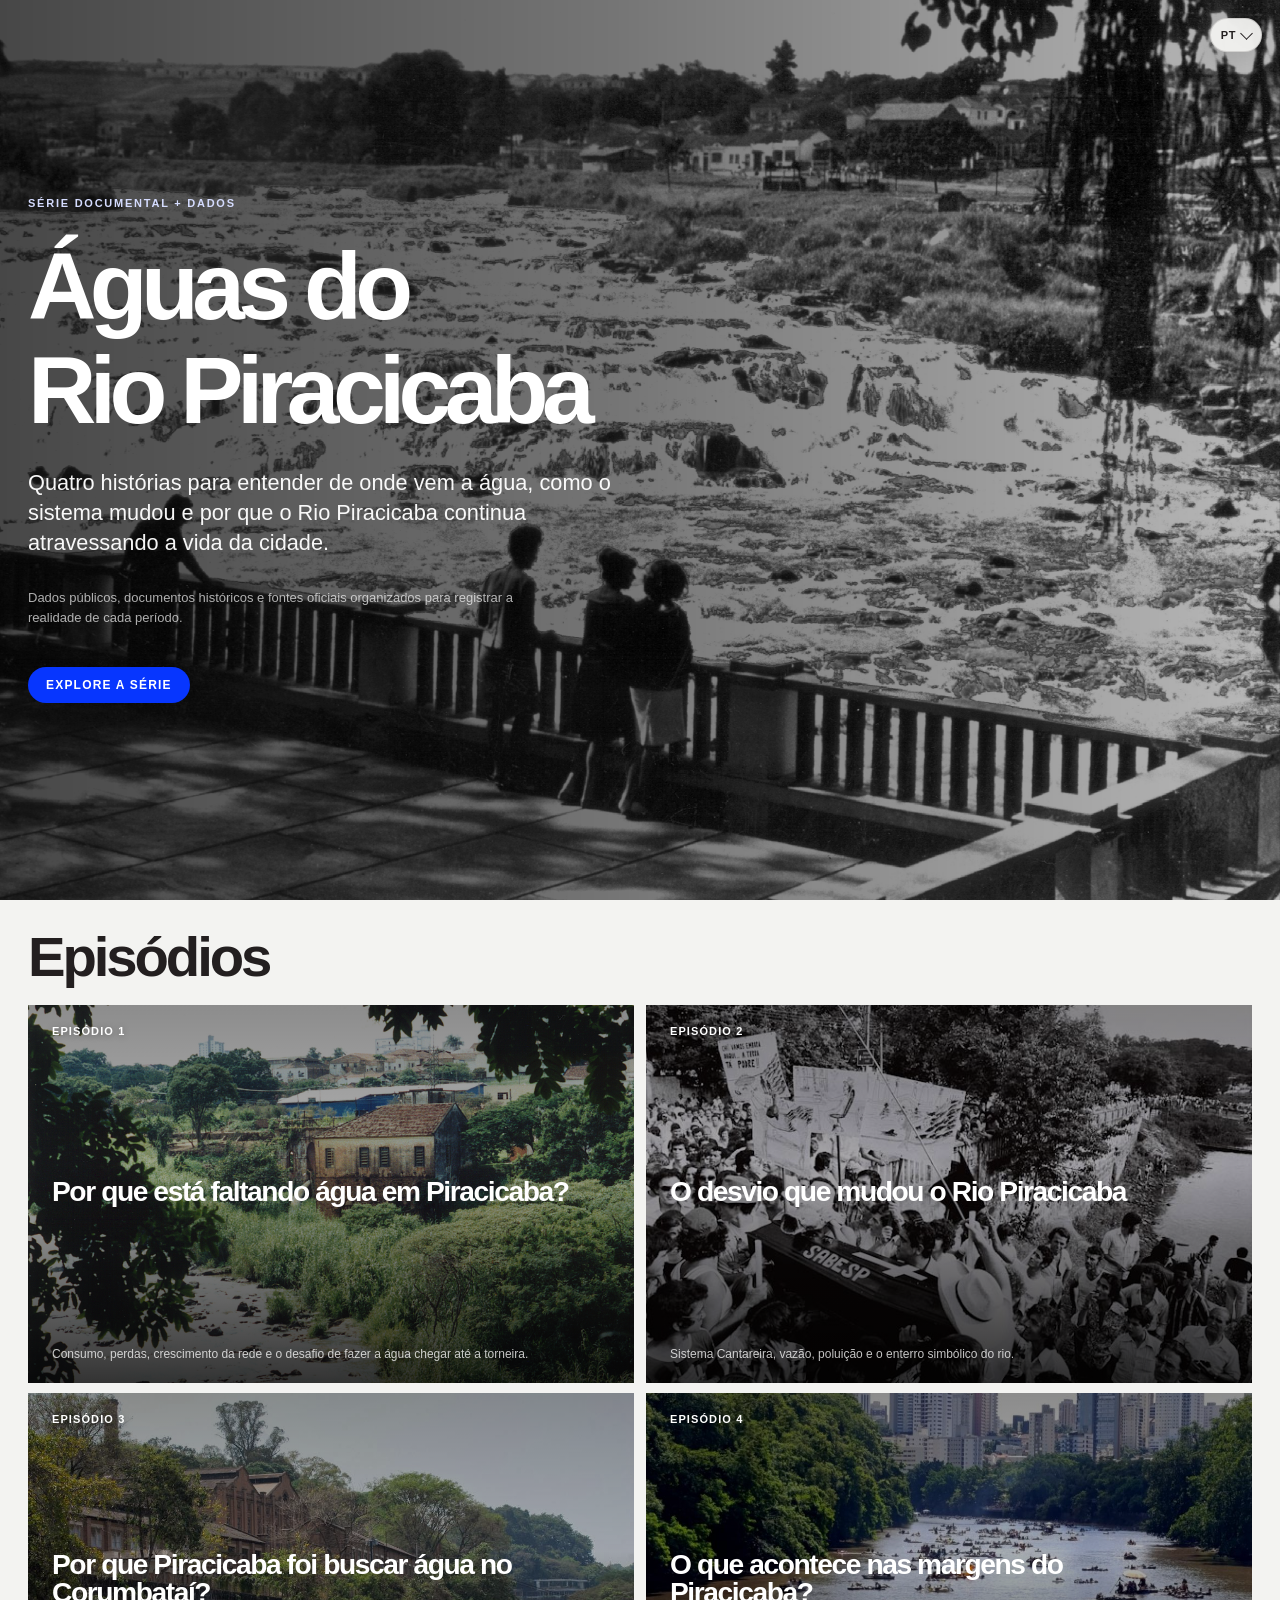
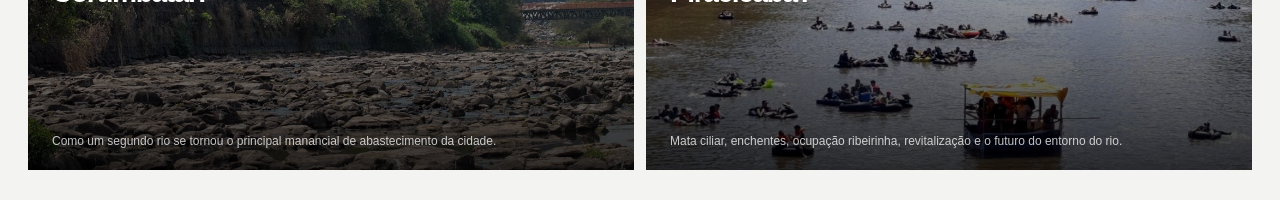
==== commit 3b2392f8: "Refina seletor de idioma no topo e cabeçalhos" ====
--- a/index.html
+++ b/index.html
@@ -6,7 +6,7 @@
   <meta name="description" content="Águas do Rio Piracicaba — uma série de histórias em dados sobre abastecimento, rios e infraestrutura." />
   <meta name="theme-color" content="#151515" />
   <title>Águas do Rio Piracicaba</title>
-  <link rel="icon" href="data:image/svg+xml,%3Csvg xmlns=%22http://www.w3.org/2000/svg%22 viewBox=%220 0 100 100%22%3E%3Ctext y=%22.9em%22 font-size=%2290%22%3E%F0%9F%92%A7%3C/text%3E%3C/svg%3E" />  <link rel="stylesheet" href="assets/site/css/series.css?v=20261002-language-header" />
+  <link rel="icon" href="data:image/svg+xml,%3Csvg xmlns=%22http://www.w3.org/2000/svg%22 viewBox=%220 0 100 100%22%3E%3Ctext y=%22.9em%22 font-size=%2290%22%3E%F0%9F%92%A7%3C/text%3E%3C/svg%3E" />  <link rel="stylesheet" href="assets/site/css/series.css?v=20261002-language-dropdown" />
 <style>
 .explore-series{
   display:inline-flex!important;
@@ -70,7 +70,7 @@
 </script>
   <link rel="alternate" hreflang="pt-BR" href="index.html" />
   <link rel="alternate" hreflang="en" href="index-en.html" />
-  <script src="assets/site/js/language-switch.js?v=20261002-state"></script>
+  <script src="assets/site/js/language-switch.js?v=20261002-dropdown"></script>
 </head>
 <body class="series-home">
   <main>
@@ -133,6 +133,12 @@
   </main>
   <script src="assets/site/js/home.js?v=20260929-0812" defer></script>
   <script src="assets/site/js/page-transition.js?v=20261002-bilingual2"></script>
-  <nav class="language-switch" aria-label="Idioma"><strong>PT</strong><span aria-hidden="true">/</span><a href="index-en.html" data-language-link>EN</a></nav>
+  <details class="language-menu language-menu-home">
+    <summary aria-label="Idioma: PT"><span>PT</span></summary>
+    <div class="language-menu-popover" role="menu" aria-label="Idioma">
+      <span aria-current="true">PT</span>
+      <a href="index-en.html" data-language-link>EN</a>
+    </div>
+  </details>
 </body>
 </html>
--- a/assets/site/css/series.css
+++ b/assets/site/css/series.css
@@ -1486,3 +1486,190 @@
 html.language-restoring body{
   visibility:hidden!important;
 }
+
+
+/* 2026-10-02 — seletor de idioma compacto com dropdown */
+.language-menu{
+  position:relative;
+  z-index:9998;
+  font:700 11px/1 Helvetica,Arial,sans-serif;
+  letter-spacing:.05em;
+}
+.language-menu summary{
+  list-style:none;
+  display:inline-flex;
+  align-items:center;
+  justify-content:center;
+  gap:6px;
+  min-width:50px;
+  height:34px;
+  padding:0 10px;
+  border:1px solid rgba(35,31,32,.14);
+  border-radius:999px;
+  background:rgba(243,243,241,.94);
+  color:#231F20;
+  box-shadow:0 5px 18px rgba(0,0,0,.08);
+  backdrop-filter:blur(14px);
+  -webkit-backdrop-filter:blur(14px);
+  cursor:pointer;
+  user-select:none;
+  -webkit-user-select:none;
+}
+.language-menu summary::-webkit-details-marker{display:none}
+.language-menu summary::after{
+  content:"";
+  width:8px;
+  height:8px;
+  border-right:1.5px solid currentColor;
+  border-bottom:1.5px solid currentColor;
+  transform:translateY(-2px) rotate(45deg);
+  transition:transform .16s ease;
+}
+.language-menu[open] summary::after{
+  transform:translateY(2px) rotate(225deg);
+}
+.language-menu-popover{
+  position:absolute;
+  right:0;
+  top:calc(100% + 7px);
+  display:grid;
+  min-width:76px;
+  padding:5px;
+  border:1px solid rgba(35,31,32,.12);
+  border-radius:12px;
+  background:rgba(243,243,241,.98);
+  box-shadow:0 12px 32px rgba(0,0,0,.14);
+  backdrop-filter:blur(16px);
+  -webkit-backdrop-filter:blur(16px);
+}
+.language-menu-popover a,
+.language-menu-popover span{
+  display:flex;
+  align-items:center;
+  justify-content:center;
+  min-height:34px;
+  padding:8px 10px;
+  border-radius:8px;
+  color:#231F20;
+  text-decoration:none;
+  font-size:11px;
+}
+.language-menu-popover a:hover,
+.language-menu-popover a:focus-visible{
+  background:#E3E3DE;
+  color:#0736FE;
+}
+.language-menu-popover span[aria-current="true"]{
+  color:#0736FE;
+  background:rgba(7,54,254,.07);
+}
+
+/* Home: canto superior direito. */
+.series-home .language-menu-home{
+  position:fixed!important;
+  top:18px!important;
+  right:18px!important;
+  left:auto!important;
+  bottom:auto!important;
+}
+@media(max-width:600px){
+  .series-home .language-menu-home{
+    top:12px!important;
+    right:12px!important;
+  }
+}
+
+/* Episódios: seletor dentro do cabeçalho, alinhado ao título. */
+.episode-page .site-header .header-meta{
+  grid-column:3!important;
+  justify-self:end!important;
+  display:inline-flex!important;
+  flex-direction:row!important;
+  align-items:center!important;
+  justify-content:flex-end!important;
+  gap:10px!important;
+  width:auto!important;
+  min-width:0!important;
+  margin:0!important;
+  padding:0!important;
+}
+.episode-page .site-header .header-meta .series-title{
+  position:static!important;
+  grid-column:auto!important;
+  grid-row:auto!important;
+  justify-self:auto!important;
+  align-self:center!important;
+  display:inline-block!important;
+  width:auto!important;
+  max-width:none!important;
+  margin:0!important;
+  padding:0!important;
+  white-space:nowrap!important;
+  line-height:1!important;
+}
+.episode-page .language-menu-header{
+  position:relative!important;
+  top:auto!important;
+  right:auto!important;
+  bottom:auto!important;
+  left:auto!important;
+  flex:0 0 auto!important;
+  align-self:center!important;
+}
+.episode-page .language-menu-header summary{
+  min-width:44px;
+  height:30px;
+  padding:0 8px;
+  gap:5px;
+  box-shadow:none;
+  background:transparent;
+  border-color:rgba(35,31,32,.15);
+}
+.episode-page .language-menu-header .language-menu-popover{
+  top:calc(100% + 8px);
+}
+
+@media(max-width:850px){
+  .episode-page .site-header .header-meta{
+    grid-column:2!important;
+    justify-self:center!important;
+    justify-content:center!important;
+    gap:5px!important;
+    max-width:100%!important;
+  }
+  .episode-page .site-header .header-meta .series-title{
+    font-size:11px!important;
+  }
+  .episode-page .language-menu-header summary{
+    min-width:38px;
+    height:28px;
+    padding:0 6px;
+    gap:4px;
+    font-size:9px;
+  }
+  .episode-page .language-menu-header summary::after{
+    width:6px;
+    height:6px;
+  }
+  .episode-page .language-menu-popover{
+    min-width:68px;
+  }
+}
+@media(max-width:390px){
+  .episode-page .site-header .header-meta{
+    gap:3px!important;
+  }
+  .episode-page .site-header .header-meta .series-title{
+    font-size:10px!important;
+  }
+  .episode-page .language-menu-header summary{
+    min-width:35px;
+    padding:0 5px;
+  }
+}
+
+/* Desativa visualmente o componente antigo caso algum cache de HTML ainda o injete. */
+.episode-page .language-switch-header,
+.series-home > .language-switch{
+  display:none!important;
+}
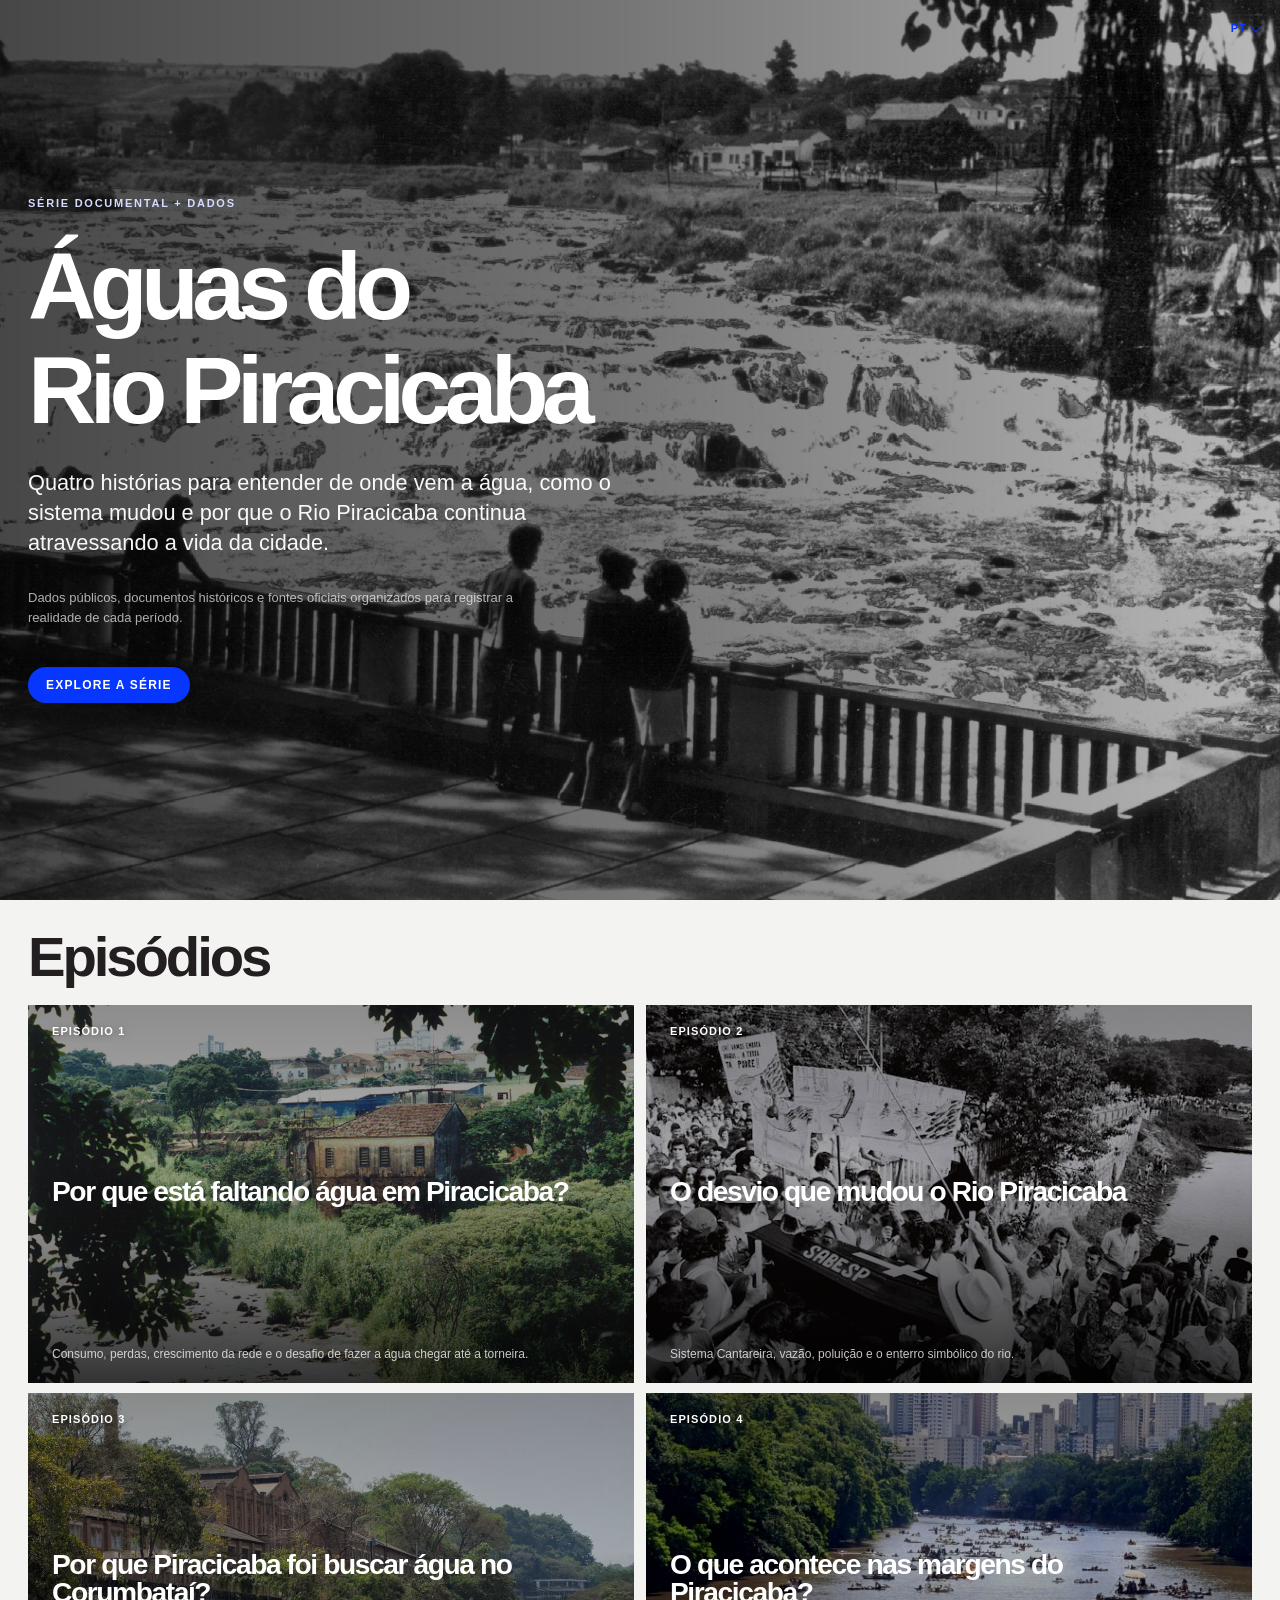
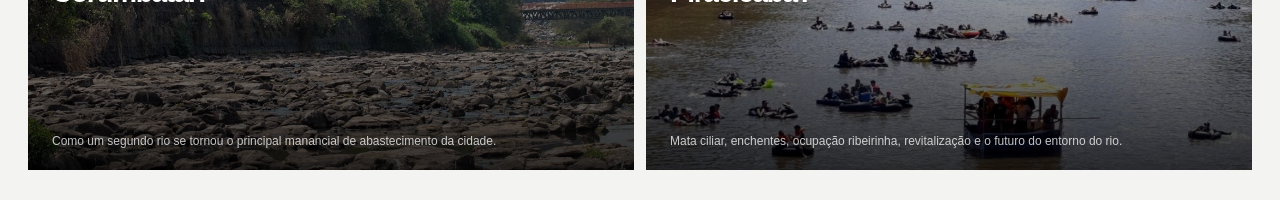
==== commit 6382d3b2: "Remove cápsula do idioma e iguala cabeçalho do EP1" ====
--- a/index.html
+++ b/index.html
@@ -6,7 +6,7 @@
   <meta name="description" content="Águas do Rio Piracicaba — uma série de histórias em dados sobre abastecimento, rios e infraestrutura." />
   <meta name="theme-color" content="#151515" />
   <title>Águas do Rio Piracicaba</title>
-  <link rel="icon" href="data:image/svg+xml,%3Csvg xmlns=%22http://www.w3.org/2000/svg%22 viewBox=%220 0 100 100%22%3E%3Ctext y=%22.9em%22 font-size=%2290%22%3E%F0%9F%92%A7%3C/text%3E%3C/svg%3E" />  <link rel="stylesheet" href="assets/site/css/series.css?v=20261002-language-dropdown" />
+  <link rel="icon" href="data:image/svg+xml,%3Csvg xmlns=%22http://www.w3.org/2000/svg%22 viewBox=%220 0 100 100%22%3E%3Ctext y=%22.9em%22 font-size=%2290%22%3E%F0%9F%92%A7%3C/text%3E%3C/svg%3E" />  <link rel="stylesheet" href="assets/site/css/series.css?v=20261002-language-text" />
 <style>
 .explore-series{
   display:inline-flex!important;
@@ -70,9 +70,15 @@
 </script>
   <link rel="alternate" hreflang="pt-BR" href="index.html" />
   <link rel="alternate" hreflang="en" href="index-en.html" />
-  <script src="assets/site/js/language-switch.js?v=20261002-dropdown"></script>
+  <script src="assets/site/js/language-switch.js?v=20261002-language-nav-final"></script>
 </head>
 <body class="series-home">
+  <details class="language-menu language-menu-home">
+    <summary aria-label="Idioma: PT"><span>PT</span></summary>
+    <div class="language-menu-popover" role="menu" aria-label="Idioma">
+      <span aria-current="true">PT</span><a href="index-en.html" data-language-link>EN</a>
+    </div>
+  </details>
   <main>
     <section class="home-hero" aria-labelledby="project-title">
       <img class="home-hero-image" src="assets/site/home/hero-rio-piracicaba.jpg" alt="" />
@@ -133,12 +139,5 @@
   </main>
   <script src="assets/site/js/home.js?v=20260929-0812" defer></script>
   <script src="assets/site/js/page-transition.js?v=20261002-bilingual2"></script>
-  <details class="language-menu language-menu-home">
-    <summary aria-label="Idioma: PT"><span>PT</span></summary>
-    <div class="language-menu-popover" role="menu" aria-label="Idioma">
-      <span aria-current="true">PT</span>
-      <a href="index-en.html" data-language-link>EN</a>
-    </div>
-  </details>
 </body>
 </html>
--- a/assets/site/css/series.css
+++ b/assets/site/css/series.css
@@ -1673,3 +1673,182 @@
 .series-home > .language-switch{
   display:none!important;
 }
+
+
+/* 2026-10-02 — idioma no menu dos episódios e topo da home */
+.series-home .language-menu-home{
+  position:fixed!important;
+  top:18px!important;
+  right:18px!important;
+  bottom:auto!important;
+  left:auto!important;
+  z-index:9998!important;
+}
+@media(max-width:600px){
+  .series-home .language-menu-home{
+    top:12px!important;
+    right:12px!important;
+  }
+}
+
+/* O título da série volta a ocupar sozinho a coluna direita. */
+.episode-page .site-header > .series-title{
+  grid-column:3!important;
+  justify-self:end!important;
+  align-self:center!important;
+  margin:0!important;
+  white-space:nowrap!important;
+}
+
+/* Idioma imediatamente depois de Fonte/Sources no menu central. */
+@media(min-width:851px){
+  .episode-page .site-header nav{
+    display:flex!important;
+    align-items:center!important;
+    gap:0!important;
+  }
+
+  .episode-page .language-menu-nav{
+    position:relative!important;
+    display:inline-flex!important;
+    align-items:center!important;
+    flex:0 0 auto!important;
+    margin-left:0!important;
+    padding-left:14px!important;
+  }
+
+  .episode-page .language-menu-nav::before{
+    content:""!important;
+    position:absolute!important;
+    left:0!important;
+    top:50%!important;
+    width:1px!important;
+    height:16px!important;
+    background:rgba(35,31,32,.28)!important;
+    transform:translateY(-50%)!important;
+  }
+
+  .episode-page .language-menu-nav summary{
+    min-width:50px!important;
+    height:30px!important;
+    padding:0 9px!important;
+    gap:6px!important;
+    border:1px solid rgba(7,54,254,.22)!important;
+    border-radius:999px!important;
+    background:rgba(7,54,254,.055)!important;
+    color:#0736FE!important;
+    box-shadow:none!important;
+    backdrop-filter:none!important;
+    -webkit-backdrop-filter:none!important;
+    font-size:11px!important;
+  }
+
+  .episode-page .language-menu-nav summary::after{
+    border-color:#0736FE!important;
+  }
+
+  .episode-page .language-menu-nav .language-menu-popover{
+    right:0!important;
+    top:calc(100% + 8px)!important;
+  }
+}
+
+/* No menu mobile, o idioma aparece como a última linha, sem quebrar o título central. */
+@media(max-width:850px){
+  .episode-page .site-header > .series-title{
+    grid-column:2!important;
+    justify-self:center!important;
+    max-width:none!important;
+    font-size:13px!important;
+    text-align:center!important;
+  }
+
+  .episode-page .language-menu-nav{
+    position:relative!important;
+    display:flex!important;
+    justify-content:center!important;
+    width:100%!important;
+    margin:0!important;
+    padding:9px 8px 2px!important;
+    border-top:1px solid rgba(35,31,32,.12)!important;
+  }
+
+  .episode-page .language-menu-nav summary{
+    min-width:58px!important;
+    height:32px!important;
+    color:#0736FE!important;
+    border-color:rgba(7,54,254,.22)!important;
+    background:rgba(7,54,254,.055)!important;
+    box-shadow:none!important;
+  }
+
+  .episode-page .language-menu-nav summary::after{
+    border-color:#0736FE!important;
+  }
+
+  .episode-page .language-menu-nav .language-menu-popover{
+    left:50%!important;
+    right:auto!important;
+    top:calc(100% + 5px)!important;
+    transform:translateX(-50%)!important;
+  }
+}
+
+/* Neutraliza o layout intermediário antigo do header-meta. */
+.episode-page .site-header .header-meta{
+  display:contents!important;
+}
+.episode-page .language-menu-header{
+  display:none!important;
+}
+
+
+/* 2026-10-02 — idioma sem cápsula: apenas texto azul + seta */
+.language-menu summary,
+.series-home .language-menu-home summary,
+.episode-page .language-menu-nav summary{
+  min-width:0!important;
+  width:auto!important;
+  height:auto!important;
+  padding:5px 2px!important;
+  border:0!important;
+  border-radius:0!important;
+  background:transparent!important;
+  box-shadow:none!important;
+  backdrop-filter:none!important;
+  -webkit-backdrop-filter:none!important;
+  color:#0736FE!important;
+  font-weight:700!important;
+}
+.language-menu summary::after,
+.series-home .language-menu-home summary::after,
+.episode-page .language-menu-nav summary::after{
+  width:7px!important;
+  height:7px!important;
+  border-color:#0736FE!important;
+}
+.series-home .language-menu-home{
+  top:18px!important;
+  right:18px!important;
+}
+@media(max-width:600px){
+  .series-home .language-menu-home{
+    top:12px!important;
+    right:12px!important;
+  }
+}
+@media(min-width:851px){
+  .episode-page .language-menu-nav{
+    padding-left:14px!important;
+  }
+  .episode-page .language-menu-nav summary{
+    font-size:14px!important;
+    gap:6px!important;
+  }
+}
+@media(max-width:850px){
+  .episode-page .language-menu-nav summary{
+    font-size:15px!important;
+    gap:6px!important;
+  }
+}
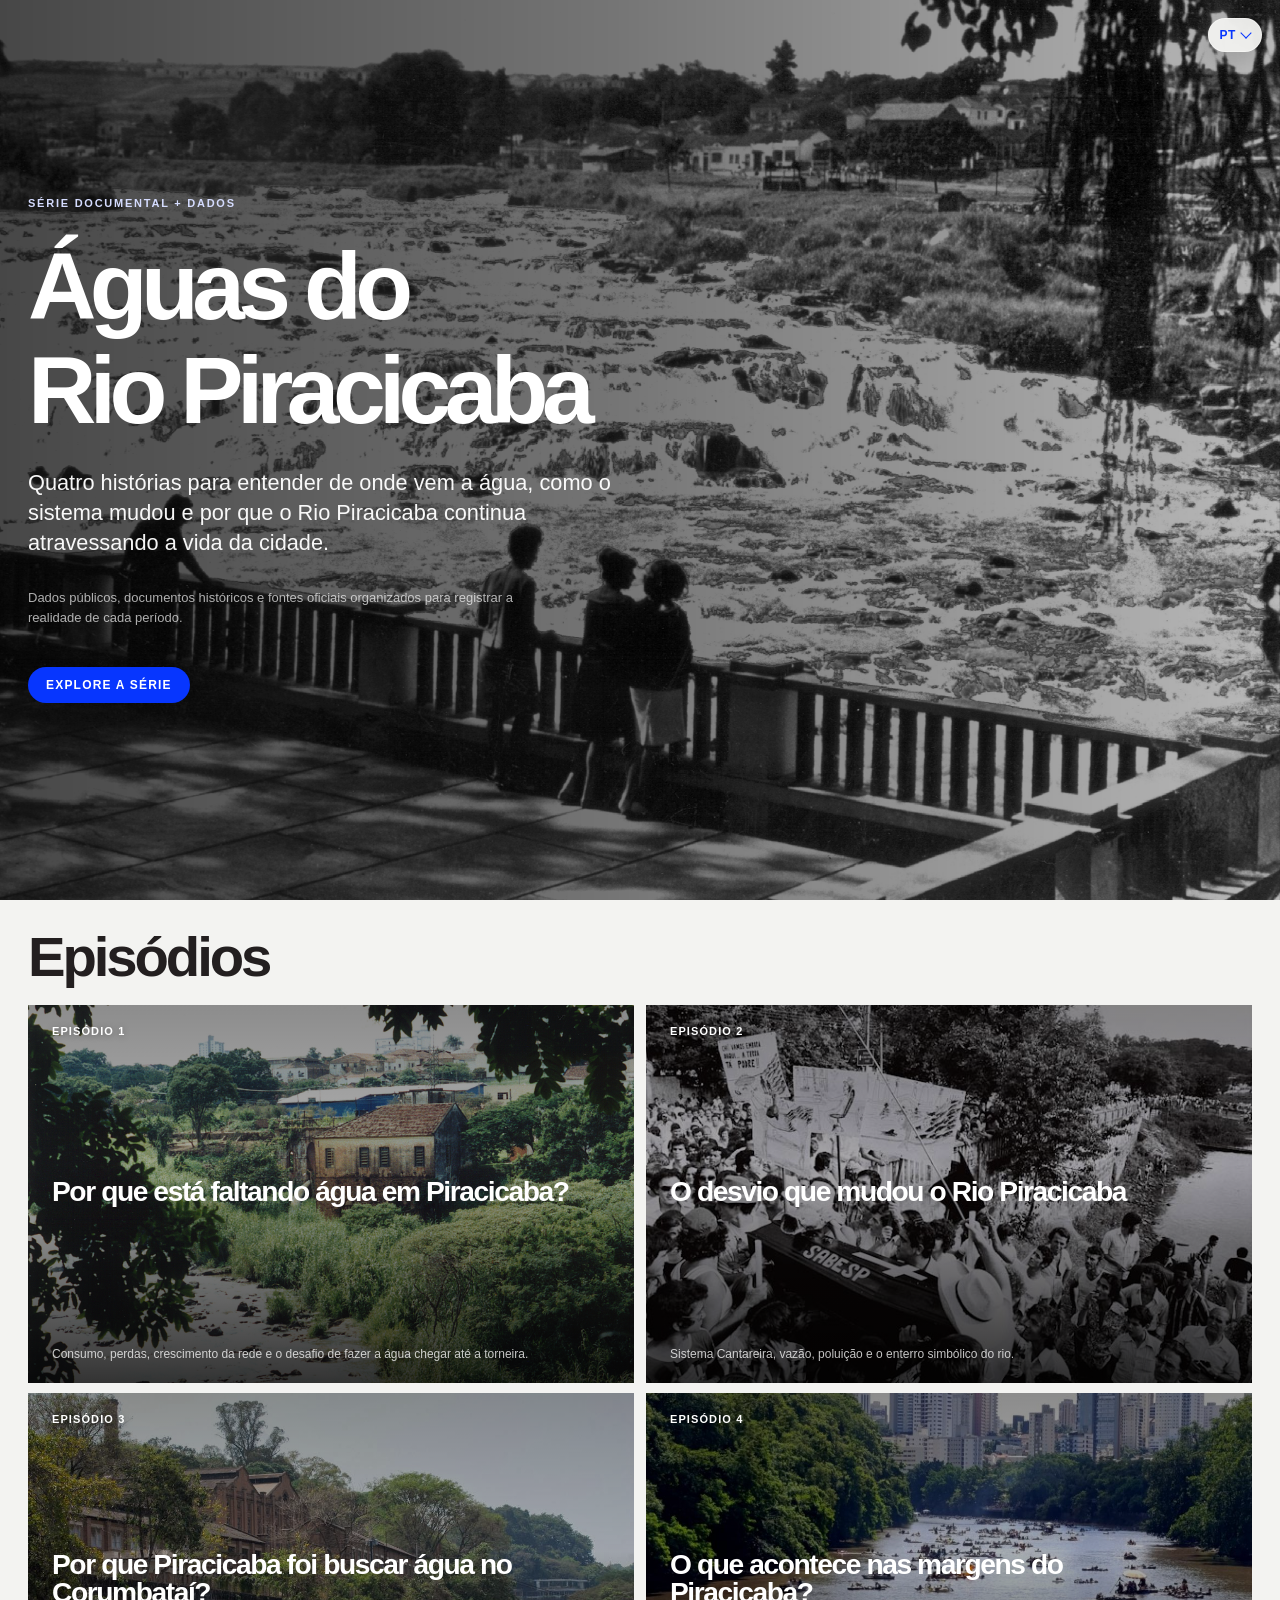
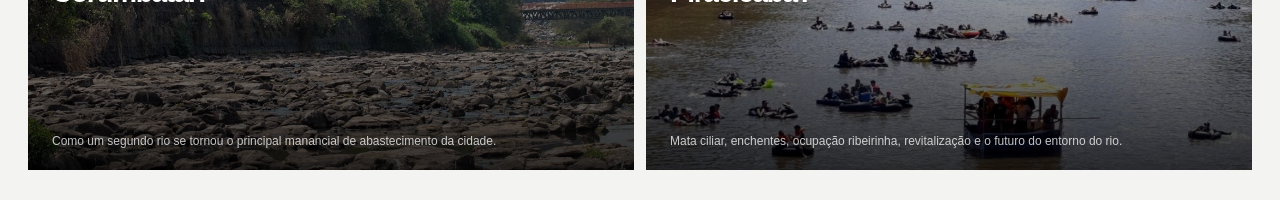
==== commit e8dc04fa: "Atualiza cápsula de idioma na home" ====
--- a/index.html
+++ b/index.html
@@ -6,7 +6,7 @@
   <meta name="description" content="Águas do Rio Piracicaba — uma série de histórias em dados sobre abastecimento, rios e infraestrutura." />
   <meta name="theme-color" content="#151515" />
   <title>Águas do Rio Piracicaba</title>
-  <link rel="icon" href="data:image/svg+xml,%3Csvg xmlns=%22http://www.w3.org/2000/svg%22 viewBox=%220 0 100 100%22%3E%3Ctext y=%22.9em%22 font-size=%2290%22%3E%F0%9F%92%A7%3C/text%3E%3C/svg%3E" />  <link rel="stylesheet" href="assets/site/css/series.css?v=20261002-language-text" />
+  <link rel="icon" href="data:image/svg+xml,%3Csvg xmlns=%22http://www.w3.org/2000/svg%22 viewBox=%220 0 100 100%22%3E%3Ctext y=%22.9em%22 font-size=%2290%22%3E%F0%9F%92%A7%3C/text%3E%3C/svg%3E" />  <link rel="stylesheet" href="assets/site/css/series.css?v=20261004-language-capsule" />
 <style>
 .explore-series{
   display:inline-flex!important;
--- a/assets/site/css/series.css
+++ b/assets/site/css/series.css
@@ -1803,52 +1803,207 @@
 }
 
 
-/* 2026-10-02 — idioma sem cápsula: apenas texto azul + seta */
-.language-menu summary,
-.series-home .language-menu-home summary,
-.episode-page .language-menu-nav summary{
+/* 2026-10-04 — seletor de idioma integrado ao cabeçalho */
+.language-menu summary{
   min-width:0!important;
   width:auto!important;
-  height:auto!important;
-  padding:5px 2px!important;
-  border:0!important;
-  border-radius:0!important;
-  background:transparent!important;
+  list-style:none!important;
+  display:inline-flex!important;
+  align-items:center!important;
+  justify-content:center!important;
+  gap:6px!important;
+  color:#0736FE!important;
+  font-weight:700!important;
+  cursor:pointer!important;
+  user-select:none!important;
+  -webkit-user-select:none!important;
+}
+.language-menu summary::-webkit-details-marker{display:none!important}
+.language-menu summary::after{
+  width:7px!important;
+  height:7px!important;
+  border-right:1.5px solid currentColor!important;
+  border-bottom:1.5px solid currentColor!important;
+  border-color:#0736FE!important;
+}
+.language-menu[open] summary::after{
+  transform:translateY(2px) rotate(225deg)!important;
+}
+
+/* Home: mesma cápsula, solta no extremo direito do hero. */
+.series-home .language-menu-home{
+  position:fixed!important;
+  top:18px!important;
+  right:18px!important;
+  bottom:auto!important;
+  left:auto!important;
+  z-index:9998!important;
+}
+.series-home .language-menu-home summary{
+  min-width:52px!important;
+  height:34px!important;
+  padding:0 11px!important;
+  border:1px solid rgba(255,255,255,.38)!important;
+  border-radius:999px!important;
+  background:rgba(243,243,241,.94)!important;
+  color:#0736FE!important;
+  box-shadow:0 6px 24px rgba(0,0,0,.14)!important;
+  backdrop-filter:blur(14px)!important;
+  -webkit-backdrop-filter:blur(14px)!important;
+  font-size:12px!important;
+}
+.series-home .language-menu-home .language-menu-popover{
+  right:0!important;
+  top:calc(100% + 8px)!important;
+}
+
+/* Episódios: nome da série + idioma passam a ser um único bloco visual. */
+.site-header > .episode-header-meta{
+  grid-column:3!important;
+  grid-row:1!important;
+  justify-self:end!important;
+  align-self:center!important;
+  display:inline-flex!important;
+  align-items:center!important;
+  justify-content:flex-end!important;
+  gap:9px!important;
+  min-width:0!important;
+  margin:0!important;
+  padding:0!important;
+  z-index:3!important;
+}
+.site-header > .episode-header-meta .series-title{
+  position:static!important;
+  grid-column:auto!important;
+  grid-row:auto!important;
+  justify-self:auto!important;
+  align-self:center!important;
+  display:inline-block!important;
+  width:auto!important;
+  max-width:none!important;
+  margin:0!important;
+  padding:0!important;
+  color:#231F20!important;
+  font-size:14px!important;
+  font-weight:400!important;
+  line-height:1!important;
+  letter-spacing:0!important;
+  white-space:nowrap!important;
+  text-align:right!important;
+}
+.site-header > .episode-header-meta .series-title strong{
+  font-weight:700!important;
+}
+.site-header > .episode-header-meta .language-menu-header{
+  position:relative!important;
+  display:block!important;
+  top:auto!important;
+  right:auto!important;
+  bottom:auto!important;
+  left:auto!important;
+  flex:0 0 auto!important;
+  z-index:60!important;
+}
+.site-header > .episode-header-meta .language-menu-header summary{
+  min-width:48px!important;
+  height:30px!important;
+  padding:0 9px!important;
+  border:1px solid rgba(7,54,254,.20)!important;
+  border-radius:999px!important;
+  background:rgba(7,54,254,.065)!important;
+  color:#0736FE!important;
   box-shadow:none!important;
   backdrop-filter:none!important;
   -webkit-backdrop-filter:none!important;
-  color:#0736FE!important;
-  font-weight:700!important;
-}
-.language-menu summary::after,
-.series-home .language-menu-home summary::after,
-.episode-page .language-menu-nav summary::after{
-  width:7px!important;
-  height:7px!important;
-  border-color:#0736FE!important;
-}
-.series-home .language-menu-home{
-  top:18px!important;
-  right:18px!important;
+  font-size:11px!important;
+}
+.site-header > .episode-header-meta .language-menu-header .language-menu-popover{
+  right:0!important;
+  top:calc(100% + 8px)!important;
+}
+
+/* Em telas largas, o conjunto ultrapassa a margem editorial e encosta no canto. */
+@media(min-width:1100px){
+  .site-header > .episode-header-meta{
+    position:absolute!important;
+    right:18px!important;
+    top:50%!important;
+    transform:translateY(-50%)!important;
+  }
+}
+
+/* Em larguras intermediárias, permanece na terceira coluna para não disputar espaço com o menu. */
+@media(min-width:851px) and (max-width:1099px){
+  .site-header > .episode-header-meta{
+    position:relative!important;
+  }
+  .site-header > .episode-header-meta .series-title{
+    font-size:12px!important;
+  }
+  .site-header > .episode-header-meta .language-menu-header summary{
+    min-width:44px!important;
+    height:29px!important;
+    padding:0 8px!important;
+    font-size:10px!important;
+  }
+}
+
+/* Mobile: o nome + cápsula ocupam juntos a coluna central. */
+@media(max-width:850px){
+  .site-header > .episode-header-meta{
+    position:relative!important;
+    grid-column:2!important;
+    grid-row:1!important;
+    justify-self:center!important;
+    justify-content:center!important;
+    gap:6px!important;
+    width:auto!important;
+    max-width:100%!important;
+  }
+  .site-header > .episode-header-meta .series-title{
+    max-width:none!important;
+    font-size:11px!important;
+    line-height:1.05!important;
+    text-align:center!important;
+    white-space:nowrap!important;
+  }
+  .site-header > .episode-header-meta .language-menu-header summary{
+    min-width:40px!important;
+    height:28px!important;
+    padding:0 7px!important;
+    gap:5px!important;
+    font-size:9px!important;
+  }
+  .site-header > .episode-header-meta .language-menu-header summary::after{
+    width:6px!important;
+    height:6px!important;
+  }
+  .site-header > .episode-header-meta .language-menu-popover{
+    min-width:68px!important;
+  }
+}
+@media(max-width:390px){
+  .site-header > .episode-header-meta{
+    gap:4px!important;
+  }
+  .site-header > .episode-header-meta .series-title{
+    font-size:9.5px!important;
+  }
+  .site-header > .episode-header-meta .language-menu-header summary{
+    min-width:36px!important;
+    height:27px!important;
+    padding:0 6px!important;
+  }
 }
 @media(max-width:600px){
   .series-home .language-menu-home{
     top:12px!important;
     right:12px!important;
   }
-}
-@media(min-width:851px){
-  .episode-page .language-menu-nav{
-    padding-left:14px!important;
-  }
-  .episode-page .language-menu-nav summary{
-    font-size:14px!important;
-    gap:6px!important;
-  }
-}
-@media(max-width:850px){
-  .episode-page .language-menu-nav summary{
-    font-size:15px!important;
-    gap:6px!important;
-  }
-}
+  .series-home .language-menu-home summary{
+    min-width:48px!important;
+    height:32px!important;
+    padding:0 10px!important;
+    font-size:11px!important;
+  }
+}
